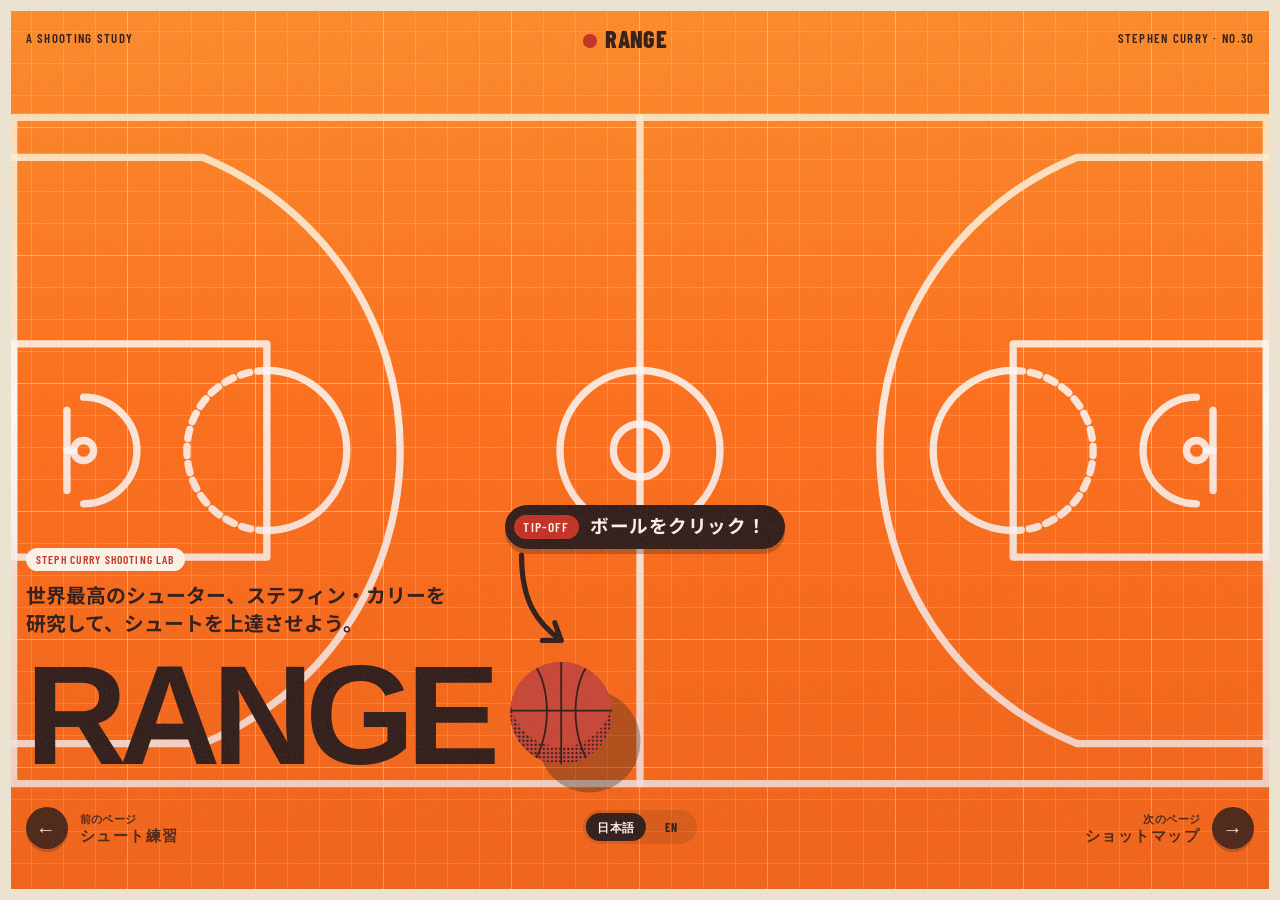
==== sportweb/index.html @ 85f6d7f7 "Add English version: JA/EN switch (saved), translated text on every page Co-Authored-By: Claude Sonn" ====
<!doctype html>
<html lang="ja">
<head>
<meta charset="utf-8">
<meta name="viewport" content="width=device-width, initial-scale=1">
<title>Range</title>
<link rel="preconnect" href="https://fonts.googleapis.com">
<link rel="preconnect" href="https://fonts.gstatic.com" crossorigin>
<link href="https://fonts.googleapis.com/css2?family=Inter:wght@400;500;600;700&family=Noto+Sans+JP:wght@400;500;700&family=Barlow+Condensed:wght@500;600;700&display=swap" rel="stylesheet">
<link rel="stylesheet" href="css/style.css">
<link rel="stylesheet" href="css/home.css">
<link rel="stylesheet" href="css/fit.css">
<link rel="stylesheet" href="css/retro.css">
</head>
<body class="p-home">
  <div class="page">
  <header class="site-header"><div class="credits"><span>A SHOOTING STUDY</span><b><i></i>RANGE</b><span>STEPHEN CURRY · NO.30</span></div></header>
    <main class="home">
      <div class="grid-view">
        <div class="hero">
        <nav class="picks" id="picks" aria-label="Main">
          <a class="tile poster" href="shot-map.html">
            <i class="po-sw" aria-hidden="true"></i>
            <b class="po-title">ショットマップ</b>
            <span class="po-art"><svg viewBox="0 0 200 150" preserveAspectRatio="xMidYMid slice" aria-hidden="true"><rect width="200" height="150" fill="#4a86c5"/><g fill="none" stroke="#fff" stroke-width="2.4"><path d="M22 0V52A78 78 0 0 0 178 52V0"/><rect x="68" y="0" width="64" height="62"/><path d="M68 62a32 32 0 0 0 64 0"/><path d="M0 142H200"/></g><ellipse cx="43" cy="123" rx="7" ry="2.5" fill="#25507f" opacity=".45"/><circle cx="40" cy="118" r="5.5" fill="#d9e23a"/><ellipse cx="65" cy="101" rx="7" ry="2.5" fill="#25507f" opacity=".45"/><circle cx="62" cy="96" r="5.5" fill="#d9e23a"/><ellipse cx="153" cy="117" rx="7" ry="2.5" fill="#25507f" opacity=".45"/><circle cx="150" cy="112" r="5.5" fill="#d9e23a"/><ellipse cx="135" cy="85" rx="7" ry="2.5" fill="#25507f" opacity=".45"/><circle cx="132" cy="80" r="5.5" fill="#d9e23a"/><ellipse cx="103" cy="135" rx="7" ry="2.5" fill="#25507f" opacity=".45"/><circle cx="100" cy="130" r="5.5" fill="#d9e23a"/><ellipse cx="175" cy="75" rx="7" ry="2.5" fill="#25507f" opacity=".45"/><circle cx="172" cy="70" r="5.5" fill="#d9e23a"/><ellipse cx="87" cy="65" rx="7" ry="2.5" fill="#25507f" opacity=".45"/><circle cx="84" cy="60" r="5.5" fill="#d9e23a"/><ellipse cx="31" cy="75" rx="7" ry="2.5" fill="#25507f" opacity=".45"/><circle cx="28" cy="70" r="5.5" fill="#d9e23a"/></svg><em class="po-tag">3PT</em></span>
            <span class="po-sub">シーズン別の3ポイント</span>
          </a>
          <a class="tile poster" href="arenas.html">
            <i class="po-sw" aria-hidden="true"></i>
            <b class="po-title">アリーナ</b>
            <span class="po-art"><svg viewBox="0 0 200 150" preserveAspectRatio="xMidYMid slice" aria-hidden="true"><rect width="200" height="150" fill="#5b9bd5"/><path d="M0 92Q40 70 90 88T200 80V120H0Z" fill="#3a6f9e"/><rect x="8" y="70" width="22" height="80" fill="#e8d3b0"/><rect x="34" y="50" width="18" height="100" fill="#c9b38a"/><rect x="56" y="28" width="12" height="122" fill="#e8d3b0"/><rect x="72" y="62" width="26" height="88" fill="#d8c19a"/><rect x="102" y="36" width="26" height="114" fill="#a8442f"/><rect x="132" y="66" width="22" height="84" fill="#e8d3b0"/><rect x="158" y="48" width="20" height="102" fill="#c9b38a"/><rect x="182" y="72" width="24" height="78" fill="#d8c19a"/><path d="M0 100Q30 84 60 100V120H0Z" fill="#4f8a3a"/><rect y="112" width="200" height="38" fill="#9bc34a"/><path d="M0 124H200M0 140H200" stroke="#fff" stroke-width="2" opacity=".85"/><rect x="70" y="124" width="60" height="16" fill="#4a86c5" opacity=".85"/></svg><em class="po-tag">NBA</em></span>
            <span class="po-sub">NBA全30チームの本拠地</span>
          </a>
          <a class="tile poster poster--photo" href="record-night.html">
            <i class="po-sw" aria-hidden="true"></i>
            <b class="po-title">記録の夜</b>
            <span class="po-art"><img src="images/steph3.jpeg" alt="2,974本目の3ポイントを決めるステフィン・カリー"><em class="po-tag">2,974</em></span>
            <span class="po-sub">2,974本目 · レイ・アレンを抜いた一本</span>
          </a>
          <a class="tile poster" href="build-player.html">
            <i class="po-sw" aria-hidden="true"></i>
            <b class="po-title">選手を作る</b>
            <span class="po-art"><svg viewBox="0 0 200 150" preserveAspectRatio="xMidYMid slice" aria-hidden="true"><rect width="200" height="150" fill="#e8d3b0"/><rect y="118" width="200" height="32" fill="#9bc34a"/><g stroke="#2b1511" stroke-width="5" stroke-linecap="round" fill="none"><circle cx="100" cy="42" r="10" fill="#2b1511"/><path d="M100 54V92M100 62L80 80M100 62L122 78M100 92L86 120M100 92L114 120"/></g><g stroke="#e0694b" stroke-width="2.4"><path d="M150 26V120M142 26H158M142 120H158M142 52H150M142 74H150M142 96H150"/></g><path d="M24 70H176" stroke="#25507f" stroke-width="2" stroke-dasharray="4 5" opacity=".6"/></svg><em class="po-tag">YOU</em></span>
            <span class="po-sub">自分に近いNBA選手を探す</span>
          </a>
          <a class="tile poster" href="shoot.html">
            <i class="po-sw" aria-hidden="true"></i>
            <b class="po-title">シュート練習</b>
            <span class="po-art"><svg viewBox="0 0 200 150" preserveAspectRatio="xMidYMid slice" aria-hidden="true"><rect width="200" height="150" fill="#4a86c5"/><rect y="112" width="200" height="38" fill="#9bc34a"/><rect x="164" y="26" width="6" height="86" fill="#25507f"/><rect x="150" y="22" width="5" height="34" fill="#e8d3b0"/><path d="M122 54h30" stroke="#e0694b" stroke-width="4" stroke-linecap="round"/><path d="M124 56l4 14h20l4-14" fill="none" stroke="#fff" stroke-width="1.5"/><path d="M26 104Q70 -6 128 52" fill="none" stroke="#fff" stroke-width="2.4" stroke-dasharray="3 6"/><circle cx="26" cy="104" r="11" fill="#ff6a13"/><path d="M15 104h22M26 93v22" stroke="#2b1511" stroke-width="1.4"/><circle cx="62" cy="130" r="3.4" fill="#d9e23a"/></svg><em class="po-tag">GREEN</em></span>
            <span class="po-sub">緑で離して、3ポイントを決める</span>
          </a>
        </nav>
        <p class="tagline"><span class="tagline-tag">STEPH CURRY SHOOTING LAB</span><span class="tagline-text">世界最高のシューター、ステフィン・カリーを研究して、シュートを上達させよう。</span></p>
        <div class="brand">
          <h1 class="wordmark">RANGE</h1>
          <div class="ball-menu" id="ballMenu">
            <button class="ball-btn" type="button" aria-expanded="false" aria-controls="picks" aria-label="ボールをクリックしてメニューを開く"><svg viewBox="0 0 270 270" aria-hidden="true"><defs><pattern id="bd" width="8" height="8" patternUnits="userSpaceOnUse"><circle cx="4" cy="4" r="2.3" fill="#2b1511"/></pattern><clipPath id="bc"><circle cx="110" cy="110" r="100"/></clipPath></defs><circle cx="165" cy="165" r="100" fill="#2b1511" fill-opacity=".34"/><circle cx="110" cy="110" r="100" fill="#c8402f"/><g clip-path="url(#bc)"><circle cx="110" cy="110" r="100" fill="url(#bd)"/><circle cx="110" cy="76" r="100" fill="#c8402f"/><g stroke="#2b1511" stroke-width="3.5" fill="none" stroke-linecap="round"><path d="M0 105H220"/><path d="M110 0V220"/><path d="M52 8C92 52 92 158 52 212"/><path d="M168 8C128 52 128 158 168 212"/></g></g></svg></button>
            <span class="ball-hint" aria-hidden="true"><span class="hint-pill"><b>TIP-OFF</b>ボールをクリック！</span><svg class="hint-arrow" viewBox="0 0 80 100"><path d="M14 4C14 50 30 70 52 86"/><path d="M46 69L52 86L34 86"/></svg></span>
          </div>
        </div>
        </div>
      </div>
    </main>
  </div>

  <script src="js/i18n.js"></script>
<script src="js/home.js"></script>
  <script src="js/pager.js"></script>
</body>
</html>
---- sportweb/css/style.css ----
/* ==========================================================
   Range: shared styles (used by every page)
   1. Tokens  2. Base  3. Layout  4. Header  5. Buttons
   6. Cards   7. Footer  8. Page-load animation
   ========================================================== */

/* 1. Tokens ------------------------------------------------ */
:root {
  --bg: #d9782d;          /* court orange */
  --card: rgba(255, 255, 255, 0.22);
  --card-2: rgba(255, 255, 255, 0.34);
  --line: rgba(43, 21, 17, 0.25);
  --text: #2b1511;        /* dark seam brown */
  --soft: #3d1f19;
  --muted: rgba(43, 21, 17, 0.74);
  --accent: #2b1511;      /* ink: buttons, active links, highlights */
  --on-accent: #fff6ea;
  --ball: #b92f22;        /* ball red: dots, hoop */
  --good: #2b1511;
  --display: 'Helvetica Neue', Helvetica, Inter, 'Noto Sans JP', 'Hiragino Sans', 'Hiragino Kaku Gothic ProN', Meiryo, Arial, sans-serif;
  --body: 'Helvetica Neue', Helvetica, Inter, 'Noto Sans JP', 'Hiragino Sans', 'Hiragino Kaku Gothic ProN', Meiryo, Arial, sans-serif;
}

/* Record night uses the same light theme */
.theme-record { --bg: #d9782d; }

/* 2. Base -------------------------------------------------- */
*,
*::before,
*::after { box-sizing: border-box; }

body {
  margin: 0;
  background: var(--bg);
  color: var(--text);
  font-family: var(--body);
  line-height: 1.4;
  -webkit-font-smoothing: antialiased;
}

a { color: inherit; text-decoration: none; }
button { font: inherit; color: inherit; cursor: pointer; }
p { margin: 0; }

h1, h2, h3 {
  margin: 0;
  font-family: var(--display);
  font-weight: 600;
  letter-spacing: -0.045em;
  line-height: 0.95;
  text-wrap: pretty;
}
h2 { font-size: clamp(40px, 6vw, 88px); }
h3 { font-size: 24px; letter-spacing: -0.02em; }
h4 { margin: 0; font-size: 20px; font-weight: 700; letter-spacing: -0.02em; }

input, textarea { color-scheme: light; font: inherit; }

/* 3. Layout ------------------------------------------------ */
.page { display: flex; flex-direction: column; min-height: 100vh; background: var(--bg) url("data:image/svg+xml,%3Csvg xmlns=%22http://www.w3.org/2000/svg%22 viewBox=%22-20 -20 1920 1040%22 fill=%22none%22 stroke=%22%23fff%22 stroke-opacity=%220.3%22 stroke-width=%2210%22 stroke-linecap=%22round%22 stroke-linejoin=%22round%22%3E%3Crect x=%220%22 y=%220%22 width=%221880%22 height=%221000%22/%3E%3Cpath d=%22M940 0V1000%22/%3E%3Ccircle cx=%22940%22 cy=%22500%22 r=%22120%22/%3E%3Ccircle cx=%22940%22 cy=%22500%22 r=%2240%22/%3E%3Cg transform=%22translate%28940 0%29 scale%28-1 1%29%22%3E%3Crect x=%22560%22 y=%22340%22 width=%22380%22 height=%22320%22/%3E%3Cpath d=%22M560 380A120 120 0 0 0 560 620%22/%3E%3Cpath d=%22M560 380A120 120 0 0 1 560 620%22 stroke-dasharray=%2214 12%22/%3E%3Cpath d=%22M940 60H656A475 475 0 0 0 656 940H940%22/%3E%3Cpath d=%22M835 420A80 80 0 0 0 835 580%22/%3E%3Cpath d=%22M860 440V560%22/%3E%3Cpath d=%22M850 500H860%22/%3E%3Ccircle cx=%22835%22 cy=%22500%22 r=%2215%22/%3E%3C/g%3E%3Cg transform=%22translate%28940 0%29%22%3E%3Crect x=%22560%22 y=%22340%22 width=%22380%22 height=%22320%22/%3E%3Cpath d=%22M560 380A120 120 0 0 0 560 620%22/%3E%3Cpath d=%22M560 380A120 120 0 0 1 560 620%22 stroke-dasharray=%2214 12%22/%3E%3Cpath d=%22M940 60H656A475 475 0 0 0 656 940H940%22/%3E%3Cpath d=%22M835 420A80 80 0 0 0 835 580%22/%3E%3Cpath d=%22M860 440V560%22/%3E%3Cpath d=%22M850 500H860%22/%3E%3Ccircle cx=%22835%22 cy=%22500%22 r=%2215%22/%3E%3C/g%3E%3C/svg%3E") no-repeat center / contain; } }
.page > main { flex: 1 1 auto; }

.container { max-width: 1200px; margin: 0 auto; padding: 0 24px; }
.section { padding-top: 56px; padding-bottom: 64px; }

.eyebrow { margin-bottom: 14px; font-size: 13px; font-weight: 500; color: var(--muted); }
.lede { margin-top: 20px; max-width: 620px; font-size: 17px; line-height: 1.45; color: var(--muted); }
.note { font-size: 13px; line-height: 1.5; color: var(--muted); }
.display-num {
  font-family: var(--display);
  font-weight: 600;
  letter-spacing: -0.045em;
  line-height: 1;
}

/* 4. Header ------------------------------------------------ */
.site-header { position: sticky; top: 0; z-index: 20; background: var(--bg); }
.header-inner {
  display: flex;
  align-items: center;
  justify-content: space-between;   /* logo and links spread evenly across the page */
  gap: 4px 12px;
  padding: 12px 20px;
}
.logo { justify-self: start; font-size: 13px; font-weight: 700; letter-spacing: -0.01em; }
.main-nav { display: contents; }
.main-nav a { padding: 4px 0; font-size: 12px; color: var(--muted); transition: color 160ms ease; }
.main-nav a:hover,
.main-nav a[aria-current='page'] { color: var(--text); }

/* 5. Buttons ----------------------------------------------- */
.btn {
  display: inline-flex;
  align-items: center;
  justify-content: center;
  gap: 8px;
  min-height: 44px;
  padding: 0 20px;
  border: 0;
  border-radius: 4px;
  font-size: 14px;
  font-weight: 500;
}
.btn--primary { background: var(--accent); color: var(--on-accent); }
.btn--large { min-height: 48px; padding: 0 24px; font-size: 15px; }
.btn--link { padding: 0; background: transparent; color: var(--accent); }

/* Round filter buttons (arena highlights, compare tabs) */
.pill {
  min-height: 48px;
  padding: 0 22px;
  border: 0;
  border-radius: 4px;
  background: var(--card-2);
  color: var(--text);
  font-size: 15px;
  font-weight: 600;
  transition: background 240ms ease, color 240ms ease;
}
.pill.is-active { background: var(--accent); color: var(--on-accent); }

/* 6. Cards ------------------------------------------------- */
.card { padding: clamp(20px, 4vw, 44px); border-radius: 6px; background: var(--card); }
.card--soft { background: var(--card-2); }
.card + .card { margin-top: 16px; }

/* 8. Page-load animation (after the ball lands in the basket) */
@keyframes arrive {
  from { opacity: 0; transform: translateY(28px); }
  to { opacity: 1; transform: translateY(0); }
}
.page.arrive { animation: arrive 500ms cubic-bezier(0.2, 0.8, 0.2, 1) both; }

@media (prefers-reduced-motion: reduce) {
  .page.arrive { animation: none; }
}

/* 9. Japanese text -------------------------------------------
   Tight Latin letter-spacing and line-height crush kana and kanji,
   so headings and labels get roomier values. */
body { line-break: strict; overflow-wrap: anywhere; }
h2 { font-size: clamp(30px, 5vw, 68px); line-height: 1.2; letter-spacing: 0; font-weight: 700; }
h3 { line-height: 1.3; letter-spacing: 0; }
h4 { line-height: 1.4; letter-spacing: 0; }
.lede { line-height: 1.8; }
.note { line-height: 1.7; }
.logo, .main-nav a { letter-spacing: 0.02em; }
.main-nav a { white-space: nowrap; }
@media (max-width: 700px) {
  .main-nav a { font-size: 12px; }
}

/* 10. Page pager (arrow keys) -------------------------------
   A strip along the bottom shows where Arrow Left and Arrow Right go. */
.page { padding-bottom: 48px; }
.pager {
  position: fixed; left: 0; right: 0; bottom: 0; z-index: 15;
  display: flex; align-items: center; justify-content: space-between; gap: 16px;
  height: 48px; padding: 0 clamp(14px, 2vw, 28px);
  background: none;
}
.pager-link { display: inline-flex; align-items: center; gap: 12px; color: var(--muted); transition: color 160ms ease; }
.pager-link:hover, .pager-link:focus-visible { color: var(--text); }
.pager-text { display: flex; flex-direction: column; gap: 1px; line-height: 1.2; }
.pager-next .pager-text { align-items: flex-end; text-align: right; }
.pager-hint { font-size: 10px; letter-spacing: 0.04em; }
.pager-name { font-size: 13px; font-weight: 600; color: var(--text); }
.pager-key {
  display: inline-flex; align-items: center; justify-content: center;
  width: 42px; height: 42px; border: 0; border-radius: 50%;
  background: var(--text); color: #fff6ea; font-size: 20px; font-weight: 700; line-height: 1;
  box-shadow: 0 3px 0 rgba(43, 21, 17, 0.28); transition: transform 180ms cubic-bezier(.3, 1.6, .5, 1);
}
.pager-prev:hover .pager-key { transform: translateX(-4px); }
.pager-next:hover .pager-key { transform: translateX(4px); }
.pager-link { position: relative; }
.pager-hint { font-size: 11px; }
.pager-name { font-size: 15px; font-weight: 700; }
/* the page behind the arrow, open in a small window */
.pager-pv {
  position: absolute; bottom: calc(100% + 12px); width: 288px; height: 180px; overflow: hidden; border-radius: 10px;
  border: 4px solid #efe6d2; background: #fff; box-shadow: 0 10px 30px rgba(43, 21, 17, 0.35);
  opacity: 0; transform: translateY(10px) scale(.96); pointer-events: none; transition: opacity 200ms ease, transform 240ms cubic-bezier(.3, 1.4, .5, 1);
}
.pager-prev .pager-pv { left: 0; transform-origin: 0 100%; }
.pager-next .pager-pv { right: 0; transform-origin: 100% 100%; }
.pager-link:hover .pager-pv, .pager-link:focus-visible .pager-pv { opacity: 1; transform: none; }
.pager-pv iframe { width: 1440px; height: 900px; border: 0; transform: scale(.1944); transform-origin: 0 0; pointer-events: none; background: #ff6a13; }
@media (hover: none) { .pager-pv { display: none; } }

@media (max-aspect-ratio: 1/1) { .page { background-size: auto 100vh; } }
---- sportweb/css/home.css ----
/* Home page: big word on the left, 12 photo tiles on the right.
   Always fits the window: sizes follow the screen width and height. */

.p-home .page { height: 100dvh; min-height: 0; overflow: hidden; }
.p-home .page > main { flex: 1 1 0; min-height: 0; display: flex; flex-direction: column; }

.home {
  flex: 1 1 0; min-height: 0; display: flex; flex-direction: column;
  padding: clamp(10px, 2.4dvh, 24px) clamp(14px, 2vw, 28px) clamp(14px, 3.4dvh, 32px);
}
.grid-view {
  flex: 1 1 0; min-height: 0; display: flex; flex-direction: row; flex-wrap: nowrap;
  align-items: flex-end; justify-content: space-between; gap: clamp(12px, 2vw, 32px);
}
.wordmark {
  flex: 0 1 auto; min-width: 0;
  font-size: min(11vw, 34dvh);
  font-weight: 700;
  letter-spacing: -0.06em;
  line-height: 0.78;
  padding-bottom: 0.02em;
}
.tiles {
  flex: 0 0 auto;
  display: grid; grid-template-columns: repeat(4, minmax(0, 1fr)); grid-template-rows: repeat(3, minmax(0, 1fr)); gap: clamp(6px, 1vw, 14px);
  width: 54vw; height: min(100%, 40vw);
}

.tile {
  position: relative;
  display: block;
  min-width: 0; min-height: 0;
  overflow: hidden;
  box-shadow: 0 1px 4px rgba(0, 0, 0, 0.14);
  background-color: var(--t, var(--card));
  background-image: repeating-linear-gradient(135deg, rgba(0, 0, 0, 0.05) 0 1px, transparent 1px 10px);
  color: var(--text);
}
.tile--dark { color: #f5f5f4; background-image: repeating-linear-gradient(135deg, rgba(255, 255, 255, 0.05) 0 1px, transparent 1px 10px); }
.tile-ph { position: absolute; top: 8px; left: 8px; right: 8px; font: 10px/1.3 ui-monospace, Menlo, monospace; opacity: 0.6; }
.tile-label {
  position: absolute; left: 8px; right: 8px; bottom: 8px;
  display: flex; flex-direction: column; gap: 1px;
  opacity: 0; transform: translateY(4px);
  transition: opacity 200ms ease, transform 200ms ease;
}
a.tile:hover .tile-label, a.tile:focus-visible .tile-label { opacity: 1; transform: none; }
a.tile:hover .tile-ph { opacity: 0; }
.tile-title { font-size: 12px; font-weight: 600; letter-spacing: 0; line-height: 1.3; }
.tile-sub { font-size: 11px; line-height: 1.3; opacity: 0.7; }

/* A tile with a real photo: the picture fills the tile, the label sits on a soft shade */
.tile-img { position: absolute; inset: 0; width: 100%; height: 100%; object-fit: cover; display: block; }
.tile--photo .tile-ph { display: none; }
.tile--photo::after { content: ''; position: absolute; inset: 0; background: linear-gradient(to top, rgba(0, 0, 0, 0.55), rgba(0, 0, 0, 0) 55%); opacity: 0; transition: opacity 200ms ease; pointer-events: none; }
a.tile--photo:hover::after, a.tile--photo:focus-visible::after { opacity: 1; }
.tile--photo .tile-label { z-index: 1; color: #fff; }

/* tall or narrow windows (phones, tablets held upright): word on top, tiles fill the rest */
@media (max-aspect-ratio: 1/1), (max-width: 760px) {
  .grid-view { flex-direction: column; align-items: stretch; justify-content: flex-start; gap: clamp(10px, 2dvh, 20px); }
  .wordmark { font-size: min(21vw, 15dvh); }
  .tiles { flex: 1 1 0; min-height: 0; width: 100%; height: auto; grid-template-columns: repeat(3, minmax(0, 1fr)); grid-template-rows: repeat(4, minmax(0, 1fr)); }
  .tile-label { opacity: 1; transform: none; left: 6px; right: 6px; bottom: 6px; }
  .tile-ph { display: none; }
  .tile-title { font-size: 11px; }
  .tile-sub { display: none; }
  .tile--photo::after { opacity: 1; }
}

/* the basketball court is the background: one flat blue, white lines */
.p-home .page { position: relative; }
.p-home .site-header, .p-home .page > main, .p-home .pager { position: relative; z-index: 1; }
.p-home .site-header { position: relative; background: none; }
.p-home .header-inner { display: flex; justify-content: space-between; align-items: center; padding: clamp(12px, 2.4dvh, 22px) clamp(14px, 2vw, 28px); }
.p-home .logo, .p-home .main-nav a, .p-home .wordmark { color: var(--text); }
.p-home .main-nav a { opacity: 0.8; font-size: 13px; }
.p-home .main-nav a:hover { opacity: 1; }
.p-home .pager-link, .p-home .pager-name { color: var(--text); }
.p-home .pager-link { opacity: 0.85; }
.p-home .pager-link:hover { opacity: 1; }
.p-home .wordmark { font-size: var(--F); }
/* tiles: soft white glass so the court shows through */
.p-home .tile:not(.tile--photo) { background-color: rgba(255, 255, 255, 0.16) !important; background-image: none; color: var(--text); box-shadow: none; }
.p-home .tile-ph { color: var(--text); opacity: 0.65; }
@media (max-aspect-ratio: 1/1), (max-width: 760px) { .brand { align-items: stretch; } .p-home .wordmark { font-size: min(21vw, 13dvh); } }
.p-home .pager { background: none; }

.p-home .tile:not(.tile--photo) { background-color: rgba(255, 255, 255, 0.26) !important; -webkit-backdrop-filter: blur(8px); backdrop-filter: blur(8px); }

/* home: thick white court lines, like the poster */
.p-home .page { background-image: url("data:image/svg+xml,%3Csvg xmlns=%22http://www.w3.org/2000/svg%22 viewBox=%22-20 -20 1920 1040%22 fill=%22none%22 stroke=%22%23fff%22 stroke-opacity=%220.85%22 stroke-width=%2211%22 stroke-linecap=%22round%22 stroke-linejoin=%22round%22%3E%3Crect x=%220%22 y=%220%22 width=%221880%22 height=%221000%22/%3E%3Cpath d=%22M940 0V1000%22/%3E%3Ccircle cx=%22940%22 cy=%22500%22 r=%22120%22/%3E%3Ccircle cx=%22940%22 cy=%22500%22 r=%2240%22/%3E%3Cg transform=%22translate%28940 0%29 scale%28-1 1%29%22%3E%3Crect x=%22560%22 y=%22340%22 width=%22380%22 height=%22320%22/%3E%3Cpath d=%22M560 380A120 120 0 0 0 560 620%22/%3E%3Cpath d=%22M560 380A120 120 0 0 1 560 620%22 stroke-dasharray=%2214 12%22/%3E%3Cpath d=%22M940 60H656A475 475 0 0 0 656 940H940%22/%3E%3Cpath d=%22M835 420A80 80 0 0 0 835 580%22/%3E%3Cpath d=%22M860 440V560%22/%3E%3Cpath d=%22M850 500H860%22/%3E%3Ccircle cx=%22835%22 cy=%22500%22 r=%2215%22/%3E%3C/g%3E%3Cg transform=%22translate%28940 0%29%22%3E%3Crect x=%22560%22 y=%22340%22 width=%22380%22 height=%22320%22/%3E%3Cpath d=%22M560 380A120 120 0 0 0 560 620%22/%3E%3Cpath d=%22M560 380A120 120 0 0 1 560 620%22 stroke-dasharray=%2214 12%22/%3E%3Cpath d=%22M940 60H656A475 475 0 0 0 656 940H940%22/%3E%3Cpath d=%22M835 420A80 80 0 0 0 835 580%22/%3E%3Cpath d=%22M860 440V560%22/%3E%3Cpath d=%22M850 500H860%22/%3E%3Ccircle cx=%22835%22 cy=%22500%22 r=%2215%22/%3E%3C/g%3E%3C/svg%3E"); background-repeat: no-repeat; background-position: center; background-size: contain; }
@media (max-aspect-ratio: 1/1) { .p-home .page { background-size: auto 100vh; } }

/* The basketball sits right next to the word RANGE; click it and four squares pop out */
.brand { display: flex; flex: 0 0 auto; min-width: 0; flex-direction: row; align-items: flex-end; gap: clamp(6px, 1vw, 16px); }
.p-home { --F: min(11vw, 30dvh); --pick: min(9vw, 22dvh); --ballsz: calc(var(--F) * .98);   /* the ball is as tall as the capital letters */ --aw: clamp(56px, 6.5vw, 96px); }
.ball-menu { position: relative; flex: 0 0 auto; margin-bottom: calc(var(--F) * -.155); }   /* ball bottom sits on the text baseline */
.ball-btn {
  display: block; width: var(--ballsz); aspect-ratio: 1; padding: 0; border: 0; background: none; cursor: pointer;
  transition: transform 420ms cubic-bezier(.3, 1.6, .5, 1); animation: ball-bob 2.2s ease-in-out infinite;
  -webkit-tap-highlight-color: transparent;
}
.ball-btn svg { display: block; width: 100%; height: 100%; overflow: visible; }
.ball-btn:hover { transform: scale(1.06) rotate(-8deg); }
.ball-btn:focus-visible { outline: 3px solid #fff; outline-offset: 4px; border-radius: 50%; }
.is-open .ball-btn { animation: none; transform: rotate(-24deg) scale(.94); }
@keyframes ball-bob { 0%, 100% { translate: 0 0; } 50% { translate: 0 -8px; } }
/* callout: a scoreboard tag and a hand-drawn arrow pointing at the ball */
.ball-hint { position: absolute; left: 0; bottom: calc(100% + 2px); display: flex; flex-direction: column; align-items: flex-start; pointer-events: none; animation: hint-bob 1.5s ease-in-out infinite; transition: opacity 200ms ease; }
.hint-pill { display: inline-flex; align-items: center; gap: .6em; white-space: nowrap; padding: .5em 1em .5em .5em; border-radius: 999px; background: var(--text); color: #fff6ea; font-size: clamp(13px, 1.45vw, 21px); font-weight: 700; letter-spacing: .03em; box-shadow: 0 5px 0 rgba(43, 21, 17, .28); }
.hint-pill b { padding: .18em .7em; border-radius: 999px; background: var(--ball); color: #fff6ea; font-family: Inter, sans-serif; font-size: .72em; letter-spacing: .12em; }
.hint-arrow { width: var(--aw); margin: 2px 0 0 calc(var(--ballsz) * .41 - var(--aw) * .65); overflow: visible; fill: none; stroke: var(--text); stroke-width: 5; stroke-linecap: round; stroke-linejoin: round; }
@keyframes hint-bob { 0%, 100% { translate: 0 0; } 50% { translate: 0 -7px; } }
.is-open .ball-hint { opacity: 0; }

/* headline: why the site exists */
.hero { display: flex; flex-direction: column; align-items: flex-start; gap: clamp(8px, 2dvh, 20px); min-width: 0; }
.tagline { display: flex; flex-direction: column; align-items: flex-start; gap: .55em; margin: 0; max-width: 34vw; font-size: clamp(14px, 1.55vw, 24px); }
.tagline-tag { padding: .3em .9em; border-radius: 999px; background: #fff6ea; color: var(--ball); font-family: Inter, sans-serif; font-size: .58em; font-weight: 700; letter-spacing: .16em; }
.tagline-text { font-weight: 700; line-height: 1.45; color: var(--text); }

.hero { position: relative; }
/* the four photos pop up big, above the word RANGE */
.picks { position: absolute; left: 0; bottom: calc(100% + clamp(10px, 2.2dvh, 24px)); width: calc(100vw - 2 * clamp(14px, 2vw, 28px)); display: grid; grid-template-columns: repeat(5, minmax(0, 1fr)); gap: clamp(10px, 1.2vw, 20px); pointer-events: none; }
.is-open .picks { pointer-events: auto; }
.picks .tile {
  width: auto; height: min(36dvh, 19vw);
  opacity: 0; transform: translateY(38px) scale(.88); transform-origin: 50% 100%;
  transition: transform 520ms cubic-bezier(.3, 1.4, .5, 1), opacity 240ms ease;
  border-radius: 10px;
}
.picks .tile:nth-child(1) { transition-delay: 0ms; }
.picks .tile:nth-child(2) { transition-delay: 70ms; }
.picks .tile:nth-child(3) { transition-delay: 140ms; }
.picks .tile:nth-child(4) { transition-delay: 210ms; }
.picks .tile:nth-child(5) { transition-delay: 280ms; }
.is-open .picks .tile { opacity: 1; transform: none; }
.is-open .picks .tile:hover { transform: translateY(-6px); transition-delay: 0ms; transition-duration: 200ms; }
.picks .tile-label { opacity: 1; transform: none; left: 10px; right: 10px; bottom: 10px; }
.picks .tile-title { font-size: clamp(14px, 1.6vw, 24px); }
.picks .tile-sub { display: block; font-size: clamp(11px, 1vw, 15px); }
.picks .tile--photo::after { opacity: 1; }
.picks .tile-ph { font-size: clamp(10px, .9vw, 13px); }

/* tall or narrow windows: ball under the word, squares in a 2 x 2 grid below it */
@media (max-aspect-ratio: 1/1), (max-width: 760px) {
  .brand { flex-direction: column; align-items: flex-start; gap: clamp(6px, 1.4dvh, 14px); }
  .ball-menu { margin: 0; }
  .ball-btn { width: min(44vw, 22dvh); }
  .tagline { max-width: 94vw; font-size: clamp(13px, 3.6vw, 18px); }
  .ball-hint { left: calc(100% + 4px); bottom: 38%; flex-direction: row-reverse; align-items: center; }
  .hint-arrow { transform: rotate(144deg); width: 40px; margin: 0 -4px 0 0; }
  .hint-pill { font-size: 10.5px; padding: .45em .8em .45em .4em; gap: .45em; }
  .ball-hint { left: calc(100% - 6px); }
  .picks { position: static; order: 3; width: auto; margin-top: 6px; grid-template-columns: repeat(2, min(42vw, 22dvh)); display: none; }
  .is-open .picks { display: grid; }
  .picks .tile { width: min(42vw, 17dvh); height: min(42vw, 17dvh); }
  .hero { align-items: flex-start; }
}

/* the five picks as small travel posters: cream paper, heavy title, colour chips, framed picture */
.picks .tile.poster {
  --ink: #2b1511; display: flex; flex-direction: column; padding: clamp(8px, .9vw, 14px) clamp(8px, .9vw, 14px) clamp(6px, .7vw, 10px);
  background: #f3eee0 !important; background-image: none; color: var(--ink); border-radius: 4px; overflow: hidden;
  box-shadow: 0 10px 22px rgba(43, 21, 17, .28); -webkit-backdrop-filter: none; backdrop-filter: none;
}
.po-sw { position: absolute; top: clamp(8px, .9vw, 14px); right: clamp(8px, .9vw, 14px); width: clamp(34px, 4vw, 60px); height: clamp(6px, .7vw, 10px); border-radius: 2px;
  background: linear-gradient(90deg, #e0694b 0 20%, #e8d3b0 20% 40%, #b7c43a 40% 60%, #25507f 60% 80%, #4a86c5 80%); }
.po-title { display: block; margin-top: clamp(10px, 1.1vw, 18px); font: 800 clamp(17px, 1.75vw, 28px)/1.05 Inter, 'Noto Sans JP', sans-serif; letter-spacing: -.03em; white-space: nowrap; }
.po-art { position: relative; flex: 1 1 0; min-height: 0; margin-top: clamp(6px, .7vw, 12px); overflow: hidden; background: #4a86c5; }
.po-art svg, .po-art img { position: absolute; inset: 0; width: 100%; height: 100%; object-fit: cover; display: block; }
.po-art img { filter: saturate(.85) contrast(1.02); }
.po-art::after { content: ''; position: absolute; inset: 0; box-shadow: inset 0 0 0 1px rgba(43, 21, 17, .15); pointer-events: none; }
.po-tag { position: absolute; top: 6px; right: 8px; font: 800 clamp(13px, 1.4vw, 22px)/1 Inter, sans-serif; font-style: normal; letter-spacing: -.01em; color: #fff; text-shadow: 0 1px 6px rgba(0, 0, 0, .25); }
.po-sub { display: block; margin-top: clamp(4px, .5vw, 8px); font: 600 clamp(10px, .9vw, 13px)/1.25 Inter, 'Noto Sans JP', sans-serif; opacity: .75; white-space: nowrap; overflow: hidden; text-overflow: ellipsis; }
@media (max-aspect-ratio: 1/1), (max-width: 760px) {
  .picks .tile.poster { padding: 8px 8px 6px; }
  .picks { grid-template-columns: repeat(3, 29vw); gap: 8px; }
  .picks .tile.poster { width: 29vw; height: 30vw; padding: 6px 6px 5px; }
  .picks .po-title { font-size: 11px; margin-top: 9px; letter-spacing: -.05em; }
  .picks .po-sw { width: 24px; height: 5px; top: 6px; right: 6px; }
  .picks .po-sub { display: none; }
  .picks .po-tag { font-size: 12px; top: 4px; right: 6px; }
}
---- sportweb/css/fit.css ----
/* ==========================================================
   Fit to one screen
   On laptop and desktop screens every page fits the window, so
   nothing needs scrolling. On small screens the pages scroll
   normally. The player builder shows one step at a time.
   ========================================================== */

/* step tabs of the player builder (all screen sizes) */
.steps-nav { display: flex; flex-wrap: wrap; align-items: center; justify-content: space-between; gap: 10px 16px; margin-top: 20px; }
.steps-tabs { display: flex; flex-wrap: wrap; gap: 6px; }
.step-tab, .step-move {
  min-height: 40px; padding: 0 16px; border: 0; border-radius: 4px;
  background: var(--card-2); color: var(--text); font-size: 14px; font-weight: 600;
  transition: background 200ms ease, color 200ms ease;
}
.step-tab.is-active, .step-move--next { background: var(--accent); color: var(--on-accent); }
.step-move[disabled] { opacity: 0.35; cursor: default; }
.steps-move { display: flex; gap: 6px; }
.steps { margin-top: 16px; }
.steps > .card[hidden] { display: none; }
.steps > .card + .card { margin-top: 0; }

@media (min-width: 960px) and (min-height: 640px) {
  html, body { height: 100%; }
  .page { height: 100dvh; min-height: 0; overflow: hidden; }
  .header-inner { padding: 10px 24px; }
  .page > main { flex: 1 1 0; min-height: 0; display: flex; flex-direction: column; }
  .section { flex: 1 1 0; min-height: 0; display: flex; padding-top: 8px; padding-bottom: 20px; }
  .container { flex: 1 1 auto; min-height: 0; display: flex; flex-direction: column; width: 100%; padding: 0 24px; }
  .eyebrow { margin-bottom: 4px; }
  h2 { font-size: clamp(26px, 3.2vw, 42px); }
  .lede { margin-top: 8px; max-width: 1100px; font-size: 15px; line-height: 1.6; }

  /* shot map */
  .p-shot .shot-panel { flex: 1 1 0; min-height: 0; margin-top: 12px; flex-wrap: nowrap; align-items: stretch; gap: 32px; padding: 20px 32px; }
  .p-shot .shot-info { flex: 1 1 0; min-width: 0; justify-content: center; gap: 12px; }
  .p-shot .shot-season { font-size: clamp(48px, 6vw, 84px); }
  .p-shot .shot-caption { font-size: 16px; line-height: 1.6; }
  .p-shot .stat-grid { gap: 12px 20px; margin: 0; }
  .p-shot .stat-grid dd { font-size: 26px; }
  .p-shot .court-wrap { flex: 1 1 0; min-width: 0; min-height: 0; gap: 8px; }
  .p-shot .court { flex: 1 1 0; min-height: 0; width: auto; max-width: 100%; }
  .p-shot .court-wrap .note { font-size: 11px; line-height: 1.5; }
  .p-shot .btn--large { min-height: 42px; }
  .p-shot .season-chart { flex: 0 0 auto; margin-top: 12px; padding: 14px 24px 12px; }
  .p-shot .season-chart-head h3 { font-size: 18px; }
  .p-shot .bars { margin-top: 10px; gap: 6px; }
  .p-shot .bar { height: 72px; }
  .p-shot .season-chart .note { margin-top: 6px; font-size: 11px; }

  /* arenas */
  .p-arenas .arena-picks { margin-top: 12px; gap: 8px; }
  .p-arenas .pill { min-height: 38px; font-size: 14px; }
  .p-arenas .arena-layout { flex: 1 1 0; min-height: 0; flex-wrap: nowrap; margin-top: 12px; align-items: stretch; }
  .p-arenas .us-map { flex: 0 0 auto; align-self: center; width: min(calc(100% - 340px), calc((100dvh - 290px) * 1.613)); }
  .p-arenas .arena-card { flex: 1 1 300px; align-self: stretch; padding: 24px; overflow: auto; }
  .p-arenas .arena-card h3 { font-size: 26px; }
  .p-arenas .arena-footnote { margin-top: 8px; font-size: 11px; }

  /* record night */
  .record { padding-bottom: 0; }
  .p-record .record-layout { flex: 1 1 0; min-height: 0; flex-wrap: nowrap; align-items: stretch; gap: 32px; margin-top: 12px; }
  .p-record .story-steps { flex: 1 1 0; min-width: 0; justify-content: center; gap: 6px; }
  .p-record .story-step { padding: 14px 20px; gap: 4px; }
  .p-record .story-title { font-size: 20px; }
  .p-record .story-body { font-size: 14px; line-height: 1.6; }
  .p-record .story-board { flex: 1 1 0; min-width: 0; min-height: 0; gap: 12px; padding: 20px 24px; align-items: stretch; }
  .p-record .story-count { font-size: clamp(44px, 5vw, 72px); }
  .p-record .story-court { flex: 1 1 0; min-height: 0; width: auto; align-self: center; max-width: 100%; }
  .p-record .story-foot { font-size: 13px; line-height: 1.5; text-align: center; }

  /* player builder */
  .p-player .steps-nav { margin-top: 10px; }
  .p-player .steps { flex: 1 1 0; min-height: 0; margin-top: 12px; }
  .p-player .steps > .card { height: 100%; overflow: auto; padding: 24px 32px; }
  .p-player .build-layout { display: grid; grid-template-columns: minmax(220px, 26%) minmax(0, 1fr); gap: 32px; margin-top: 0; align-items: stretch; height: 100%; }
  .p-player .figure-panel { height: 100%; min-height: 0; display: flex; flex-direction: column; padding: 10px 12px 12px; }
  .p-player .figure-panel svg { flex: 1 1 0; min-height: 0; max-height: none; }
  .p-player .sliders { display: grid; grid-template-columns: repeat(4, minmax(0, 1fr)); gap: 20px 32px; margin-top: 20px; }
  .p-player .sliders--body { grid-template-columns: repeat(3, minmax(0, 1fr)); margin-top: 0; }
  .p-player .sliders:not(.sliders--body) .slider-head label { font-size: 13px; line-height: 1.3; }
  .p-player .sliders:not(.sliders--body) .slider-value { font-size: 18px; white-space: nowrap; }
  .p-player .pool { display: grid; grid-template-columns: repeat(5, minmax(0, 1fr)); gap: 10px; }
  .p-player .player-btn { min-width: 0; }
  .p-player .card--result { display: grid; grid-template-columns: 320px minmax(0, 1fr) 230px; grid-template-rows: auto auto minmax(0, 1fr); gap: 0 32px; }
  .p-player .card--result > h3, .p-player .card--result > .result-line { grid-column: 1 / -1; }
  .p-player .card--result .result-body { display: contents; }
  .p-player .card--result .radar-box { grid-column: 1; grid-row: 3; max-width: none; align-self: start; margin-top: 12px; }
  .p-player .card--result .radar-box svg { max-height: calc(100dvh - 400px); }
  .p-player .card--result .compare-rows { grid-column: 2; grid-row: 3; align-self: start; margin-top: 4px; }
  .p-player .card--result .compare-rows { display: grid; grid-template-columns: repeat(2, minmax(0, 1fr)); gap: 0 28px; }
  .p-player .card--result .compare-row { padding: 9px 0; }
  .p-player .card--result .compare-nums { width: 96px; font-size: 12px; }
  .p-player .card--result .compare-label { font-size: 14px; }
  .p-player .card--result .matches-wrap { grid-column: 3; grid-row: 3; align-self: start; margin-top: 12px; padding: 0 0 0 28px; border-top: 0; border-left: 1px solid var(--line); }
  .p-player .card--result .matches-wrap h4 { margin-top: 0; font-size: 17px; }
  .p-player .card--result .matches { flex-direction: column; margin-top: 12px; }
  .p-player .card--result .match { flex: 0 0 auto; padding: 14px 18px; border-radius: 6px; }
  .p-player .card--result .match-pct { font-size: 34px; }
  .p-player .card--result .match-hint { display: none; }
  .p-player .player-file .facts { display: grid; grid-template-columns: repeat(2, minmax(0, 1fr)); gap: 20px 40px; }
  .p-player .plan-cols { display: grid; grid-template-columns: minmax(0, 5fr) minmax(0, 7fr); gap: 32px; margin-top: 4px; }
  .p-player .plan-fields { flex-direction: column; margin-top: 16px; gap: 16px; }
  .p-player .plan-fields .field { flex: 0 0 auto; }
  .p-player .card--plan h4 { margin-top: 0; }
  .p-player .focus-list { display: grid; grid-template-columns: repeat(3, minmax(0, 1fr)); gap: 10px; margin-top: 10px; }
  .p-player .focus { flex: 0 0 auto; padding: 14px 18px; gap: 4px; border-radius: 6px; }
  .p-player .focus-tip { font-size: 13px; line-height: 1.6; }
  .p-player .plan-fields textarea { padding: 10px 14px; }
  .p-player .plan-note { font-size: 12px; margin-top: 4px; }
  .p-player .plan-scroll { margin-top: 8px; }
  .p-player .card--plan #planBlock h4 { margin-top: 16px; font-size: 17px; }
  .p-player .plan-table { min-width: 0; }
  .p-player .plan-table td { padding: 8px 8px 8px 0; }
  .p-player .words { margin-top: 16px; padding: 16px 20px; }
}

/* laptop windows up to 940px tall: tighten the player builder */
@media (min-width: 960px) and (min-height: 640px) and (max-height: 940px) {
  .p-player .lede { display: none; }
  .p-player .steps-nav { margin-top: 8px; }
  .p-player .steps > .card { padding: 18px 28px; }
  .p-player .card--result .result-line { margin-top: 4px; font-size: 14px; }
  .p-player .card--result .radar-box { margin-top: 4px; }
  .p-player .card--result .radar-box svg { max-height: calc(100dvh - 330px); }
  .p-player .card--result .radar-box .note { display: none; }
  .p-player .card--result .compare-row { padding: 5px 0; }
  .p-player .card--result .compare-body { margin-top: 4px; }
  .p-player .card--result .match { padding: 10px 16px; }
  .p-player .card--result .match-pct { font-size: 28px; }
  .p-player .result-line { font-size: 14px; }
  .p-player .focus { padding: 10px 14px; }
  .p-player .focus-tip { font-size: 12px; line-height: 1.5; }
  .p-player .plan-table td { padding: 5px 8px 5px 0; font-size: 14px; }
  .p-player .plan-table th { padding: 6px 8px 6px 0; }
  .p-player .plan-note { display: none; }
  .p-player .keyword { margin-top: 10px; padding: 12px 16px; }
  .p-player .keyword p { font-size: 14px; }
  .p-player .words { margin-top: 10px; padding: 12px 16px; }
  .p-player .words p { font-size: 14px; }
  .p-player .plan-fields { margin-top: 10px; gap: 10px; }
  .p-player .card--plan #planBlock h4 { margin-top: 10px; }
}

/* shorter laptop windows: tighten a little more */
@media (min-width: 960px) and (min-height: 640px) and (max-height: 780px) {
  .p-shot .shot-caption { display: none; }
  .p-shot .bar { height: 56px; }
  .p-shot .season-chart .note { display: none; }
  .p-record .story-body { font-size: 13px; }
  .p-arenas .arena-note { font-size: 14px; }
}

@media (min-width: 960px) and (min-height: 640px) and (max-height: 760px) {
  .p-player .card--result .result-line { display: none; }
  .p-player .card--result .compare-row { padding: 3px 0; }
  .p-player .card--result .radar-box svg { max-height: calc(100dvh - 300px); }
  .p-player h2 { font-size: 26px; }
  .p-player .steps > .card { padding: 14px 24px; }
  .p-player .focus-tip { display: none; }
}
---- sportweb/css/retro.css ----
/* ==========================================================
   Retro poster theme (loaded last on every page)
   Bright basketball orange, an 80s graph-paper grid, film grain,
   a cream paper frame, heavy tight headlines and tiny condensed
   capital labels, like a printed sports poster.
   ========================================================== */

:root {
  --bg: #ff6a13;                       /* bright basketball orange */
  --paper: #efe6d2;                    /* cream paper */
  --grid: rgba(255, 244, 224, 0.2);    /* thin cream grid lines */
  --grid-major: rgba(255, 244, 224, 0.34);
  --ball: #c42a1c;
  --frame: clamp(6px, 0.9vw, 14px);
  --label: 'Barlow Condensed', 'Arial Narrow', 'Helvetica Neue Condensed', 'Helvetica Neue', Helvetica, Arial, sans-serif;
}
.theme-record { --bg: #ff6a13; }

/* paper behind everything, the orange sheet sits on it */
body { background: var(--paper); }
.page { position: relative; isolation: isolate; background-color: var(--bg); }

/* the grid + a warm sunset wash, behind the content and over the court lines */
.page::before {
  content: ''; position: absolute; inset: 0; z-index: -1; pointer-events: none;
  background-image:
    linear-gradient(180deg, rgba(255, 196, 64, 0.34), rgba(255, 196, 64, 0) 46%, rgba(190, 40, 0, 0.18)),
    linear-gradient(var(--grid-major) 1px, transparent 1px),
    linear-gradient(90deg, var(--grid-major) 1px, transparent 1px),
    linear-gradient(var(--grid) 1px, transparent 1px),
    linear-gradient(90deg, var(--grid) 1px, transparent 1px);
  background-size: 100% 100%, 128px 128px, 128px 128px, 32px 32px, 32px 32px;
  background-position: 0 0, -1px -1px, -1px -1px, -1px -1px, -1px -1px;
}

/* cream frame around the window + film grain on top of everything */
body::before {
  content: ''; position: fixed; inset: 0; z-index: 45; pointer-events: none;
  border: var(--frame) solid var(--paper);
}
body::after {
  content: ''; position: fixed; inset: 0; z-index: 46; pointer-events: none; opacity: 0.16;
  background-image: url("data:image/svg+xml,%3Csvg xmlns='http://www.w3.org/2000/svg' width='220' height='220'%3E%3Cfilter id='n'%3E%3CfeTurbulence type='fractalNoise' baseFrequency='.9' numOctaves='3' stitchTiles='stitch'/%3E%3CfeColorMatrix type='saturate' values='0'/%3E%3C/filter%3E%3Crect width='100%25' height='100%25' filter='url(%23n)'/%3E%3C/svg%3E");
}

/* the sticky header lets the grid show through */
.site-header { position: relative; background: none; -webkit-backdrop-filter: none; backdrop-filter: none; }

/* type: heavy and tight for headlines, tiny condensed capitals for labels */
h1, h2 { font-weight: 800; }
.wordmark { font-weight: 800; }
.eyebrow, .logo, .main-nav a, .pager-name, .pager-link, .step-tab, .tagline-tag, .hint-pill b, .credits {
  font-family: var(--label); text-transform: uppercase; letter-spacing: 0.1em; font-weight: 600;
}
.eyebrow, .main-nav a, .logo { font-size: 14px; }

/* home: three little credit lines across the top, like a poster header */
.credits { display: flex; align-items: center; justify-content: space-between; gap: 12px; padding: clamp(14px, 2.4dvh, 24px) clamp(14px, 2vw, 28px) 0; font-size: clamp(11px, 1vw, 14px); color: var(--text); }
.credits b { font-size: 1.9em; letter-spacing: 0.02em; font-weight: 800; }
.credits i { display: inline-block; width: .55em; height: .55em; margin-right: .35em; border-radius: 50%; background: var(--ball); }

/* thinner court lines on the home page, like the poster */

/* alignment: header, content and pager share the same left and right edges */
.header-inner { width: 100%; max-width: 1200px; margin: 0 auto; padding-left: 24px; padding-right: 24px; }
body:not(.p-home) .pager { bottom: var(--frame); padding: 0 max(24px, calc((100vw - 1200px) / 2 + 24px)); }
body:not(.p-home) .page { padding-bottom: calc(48px + var(--frame)); }

/* two-column pages: both columns start at the same line */
@media (min-width: 960px) {
  .p-arenas .us-map, .p-arenas .arena-card { align-self: flex-start; }
  .p-record .story-steps { justify-content: flex-start; }
}

/* breathing room between the cream frame and the menu / arrows (inner pages) */
body:not(.p-home) .header-inner { padding-top: calc(var(--frame) + 16px); padding-bottom: 10px; }
body:not(.p-home) .pager { bottom: calc(var(--frame) + 14px); }
body:not(.p-home) .page { padding-bottom: calc(48px + var(--frame) + 14px); }

/* phones: the menu wraps instead of squeezing the words */
@media (max-width: 640px) {
  .header-inner { flex-wrap: wrap; justify-content: center; gap: 2px 16px; }
  .logo, .main-nav a { white-space: nowrap; }
}

/* 日本語 / English switch, centred between the pager arrows */
.pager .lang-switch {
  position: absolute; left: 50%; bottom: 8px; transform: translateX(-50%); display: flex; gap: 2px; padding: 3px;
  border-radius: 999px; background: rgba(43, 21, 17, .14); pointer-events: auto;
}
.lang-switch button {
  min-width: 46px; min-height: 28px; padding: 0 11px; border: 0; border-radius: 999px; background: transparent; color: #2b1511;
  font: 700 12px/1 var(--label); letter-spacing: .06em; cursor: pointer;
}
.lang-switch button[aria-pressed="true"] { background: #2b1511; color: #fff6ea; }
.lang-switch button:focus-visible { outline: 2px solid #fff; outline-offset: 2px; }
.is-en .eyebrow { letter-spacing: .12em; }

@media (max-width: 640px) { .pager .pager-text { display: none; } }
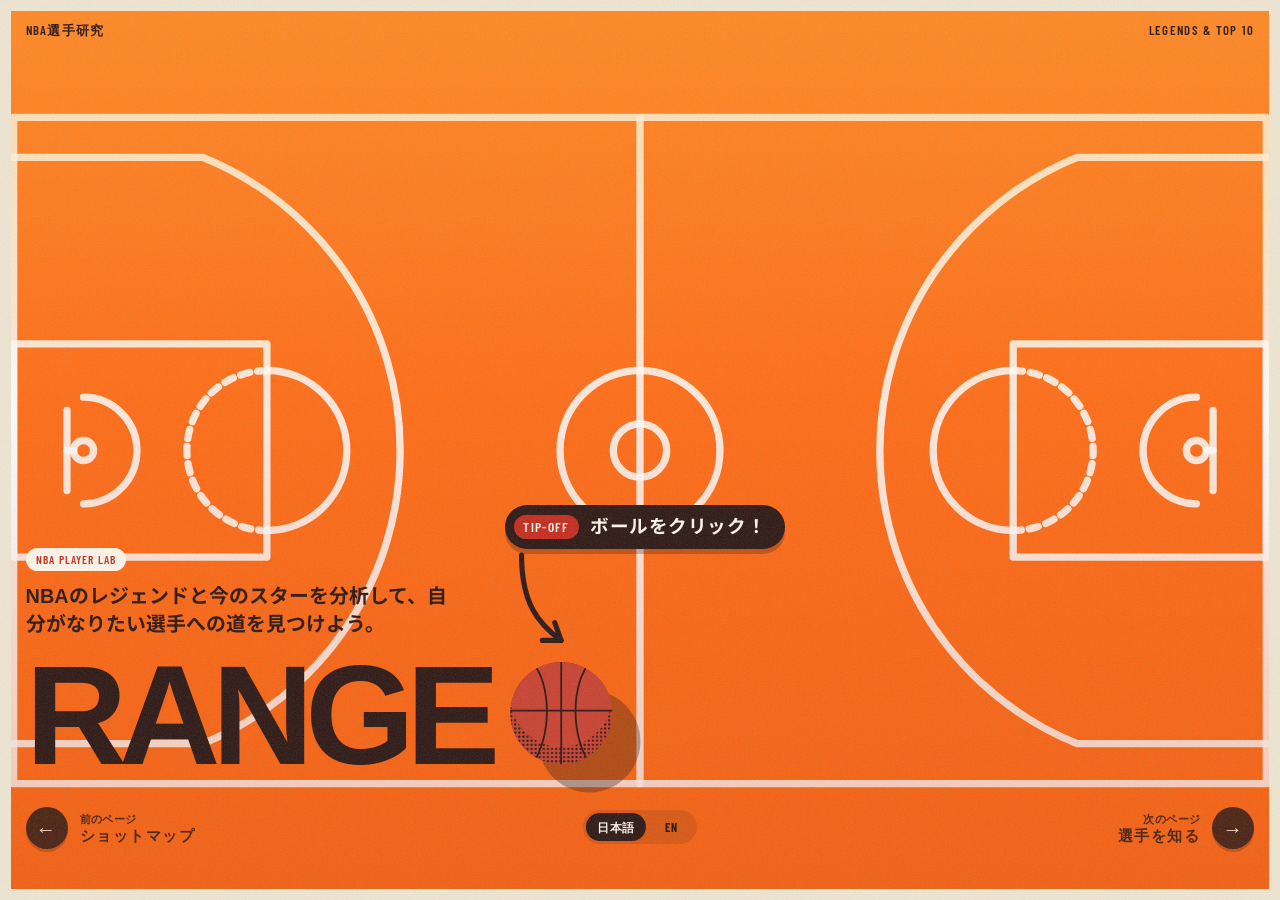
==== commit 234e0f71: "Refocus the site: Player Lab, Head to Head, Build Yourself; remove Arenas and Record Night Co-Author" ====
--- a/sportweb/index.html
+++ b/sportweb/index.html
@@ -3,7 +3,7 @@
 <head>
 <meta charset="utf-8">
 <meta name="viewport" content="width=device-width, initial-scale=1">
-<title>Range</title>
+<title>スポーツウェブサイト | バスケットボール | Range</title>
 <link rel="preconnect" href="https://fonts.googleapis.com">
 <link rel="preconnect" href="https://fonts.gstatic.com" crossorigin>
 <link href="https://fonts.googleapis.com/css2?family=Inter:wght@400;500;600;700&family=Noto+Sans+JP:wght@400;500;700&family=Barlow+Condensed:wght@500;600;700&display=swap" rel="stylesheet">
@@ -14,43 +14,43 @@
 </head>
 <body class="p-home">
   <div class="page">
-  <header class="site-header"><div class="credits"><span>A SHOOTING STUDY</span><b><i></i>RANGE</b><span>STEPHEN CURRY · NO.30</span></div></header>
+  <header class="site-header"><div class="credits"><span>NBA選手研究</span><span>LEGENDS &amp; TOP 10</span></div></header>
     <main class="home">
       <div class="grid-view">
         <div class="hero">
         <nav class="picks" id="picks" aria-label="Main">
-          <a class="tile poster" href="shot-map.html">
+          <a class="tile poster" href="players.html">
             <i class="po-sw" aria-hidden="true"></i>
-            <b class="po-title">ショットマップ</b>
-            <span class="po-art"><svg viewBox="0 0 200 150" preserveAspectRatio="xMidYMid slice" aria-hidden="true"><rect width="200" height="150" fill="#4a86c5"/><g fill="none" stroke="#fff" stroke-width="2.4"><path d="M22 0V52A78 78 0 0 0 178 52V0"/><rect x="68" y="0" width="64" height="62"/><path d="M68 62a32 32 0 0 0 64 0"/><path d="M0 142H200"/></g><ellipse cx="43" cy="123" rx="7" ry="2.5" fill="#25507f" opacity=".45"/><circle cx="40" cy="118" r="5.5" fill="#d9e23a"/><ellipse cx="65" cy="101" rx="7" ry="2.5" fill="#25507f" opacity=".45"/><circle cx="62" cy="96" r="5.5" fill="#d9e23a"/><ellipse cx="153" cy="117" rx="7" ry="2.5" fill="#25507f" opacity=".45"/><circle cx="150" cy="112" r="5.5" fill="#d9e23a"/><ellipse cx="135" cy="85" rx="7" ry="2.5" fill="#25507f" opacity=".45"/><circle cx="132" cy="80" r="5.5" fill="#d9e23a"/><ellipse cx="103" cy="135" rx="7" ry="2.5" fill="#25507f" opacity=".45"/><circle cx="100" cy="130" r="5.5" fill="#d9e23a"/><ellipse cx="175" cy="75" rx="7" ry="2.5" fill="#25507f" opacity=".45"/><circle cx="172" cy="70" r="5.5" fill="#d9e23a"/><ellipse cx="87" cy="65" rx="7" ry="2.5" fill="#25507f" opacity=".45"/><circle cx="84" cy="60" r="5.5" fill="#d9e23a"/><ellipse cx="31" cy="75" rx="7" ry="2.5" fill="#25507f" opacity=".45"/><circle cx="28" cy="70" r="5.5" fill="#d9e23a"/></svg><em class="po-tag">3PT</em></span>
-            <span class="po-sub">シーズン別の3ポイント</span>
+            <b class="po-title">選手を知る</b>
+            <span class="po-art"><svg viewBox="0 0 200 150" preserveAspectRatio="xMidYMid slice" aria-hidden="true"><rect width="200" height="150" fill="#e8d3b0"/><polygon points="100.0,54.0 120.8,66.0 120.8,90.0 100.0,102.0 79.2,90.0 79.2,66.0" fill="none" stroke="#25507f" stroke-width="1.6" opacity=".55"/><polygon points="100.0,30.0 141.6,54.0 141.6,102.0 100.0,126.0 58.4,102.0 58.4,54.0" fill="none" stroke="#25507f" stroke-width="1.6" opacity=".55"/><polygon points="100.0,6.0 162.4,42.0 162.4,114.0 100.0,150.0 37.6,114.0 37.6,42.0" fill="none" stroke="#25507f" stroke-width="1.6" opacity=".55"/><path d="M100 78L100.0,6.0" stroke="#25507f" stroke-width="1.2" opacity=".45"/><path d="M100 78L162.4,42.0" stroke="#25507f" stroke-width="1.2" opacity=".45"/><path d="M100 78L162.4,114.0" stroke="#25507f" stroke-width="1.2" opacity=".45"/><path d="M100 78L100.0,150.0" stroke="#25507f" stroke-width="1.2" opacity=".45"/><path d="M100 78L37.6,114.0" stroke="#25507f" stroke-width="1.2" opacity=".45"/><path d="M100 78L37.6,42.0" stroke="#25507f" stroke-width="1.2" opacity=".45"/><polygon points="100.0,20.4 159.2,43.8 128.1,94.2 100.0,106.8 78.2,90.6 65.7,58.2" fill="#e0694b" fill-opacity=".55" stroke="#a8442f" stroke-width="3" stroke-linejoin="round"/></svg><em class="po-tag">LEGENDS</em></span>
+            <span class="po-sub">レジェンドと今のスターの強み</span>
           </a>
-          <a class="tile poster" href="arenas.html">
+          <a class="tile poster" href="compare.html">
             <i class="po-sw" aria-hidden="true"></i>
-            <b class="po-title">アリーナ</b>
-            <span class="po-art"><svg viewBox="0 0 200 150" preserveAspectRatio="xMidYMid slice" aria-hidden="true"><rect width="200" height="150" fill="#5b9bd5"/><path d="M0 92Q40 70 90 88T200 80V120H0Z" fill="#3a6f9e"/><rect x="8" y="70" width="22" height="80" fill="#e8d3b0"/><rect x="34" y="50" width="18" height="100" fill="#c9b38a"/><rect x="56" y="28" width="12" height="122" fill="#e8d3b0"/><rect x="72" y="62" width="26" height="88" fill="#d8c19a"/><rect x="102" y="36" width="26" height="114" fill="#a8442f"/><rect x="132" y="66" width="22" height="84" fill="#e8d3b0"/><rect x="158" y="48" width="20" height="102" fill="#c9b38a"/><rect x="182" y="72" width="24" height="78" fill="#d8c19a"/><path d="M0 100Q30 84 60 100V120H0Z" fill="#4f8a3a"/><rect y="112" width="200" height="38" fill="#9bc34a"/><path d="M0 124H200M0 140H200" stroke="#fff" stroke-width="2" opacity=".85"/><rect x="70" y="124" width="60" height="16" fill="#4a86c5" opacity=".85"/></svg><em class="po-tag">NBA</em></span>
-            <span class="po-sub">NBA全30チームの本拠地</span>
-          </a>
-          <a class="tile poster poster--photo" href="record-night.html">
-            <i class="po-sw" aria-hidden="true"></i>
-            <b class="po-title">記録の夜</b>
-            <span class="po-art"><img src="images/steph3.jpeg" alt="2,974本目の3ポイントを決めるステフィン・カリー"><em class="po-tag">2,974</em></span>
-            <span class="po-sub">2,974本目 · レイ・アレンを抜いた一本</span>
+            <b class="po-title">選手を比べる</b>
+            <span class="po-art"><svg viewBox="0 0 200 150" preserveAspectRatio="xMidYMid slice" aria-hidden="true"><rect width="200" height="150" fill="#e8d3b0"/><rect x="31" y="20" width="67" height="12" fill="#e0694b"/><rect x="102" y="20" width="50" height="12" fill="#25507f"/><rect x="56" y="44" width="42" height="12" fill="#e0694b"/><rect x="102" y="44" width="76" height="12" fill="#25507f"/><rect x="18" y="68" width="80" height="12" fill="#e0694b"/><rect x="102" y="68" width="46" height="12" fill="#25507f"/><rect x="64" y="92" width="34" height="12" fill="#e0694b"/><rect x="102" y="92" width="63" height="12" fill="#25507f"/><rect x="39" y="116" width="59" height="12" fill="#e0694b"/><rect x="102" y="116" width="59" height="12" fill="#25507f"/><path d="M100 8V142" stroke="#2b1511" stroke-width="2"/></svg><em class="po-tag">VS</em></span>
+            <span class="po-sub">2人を重ねて、どこが違うか</span>
           </a>
           <a class="tile poster" href="build-player.html">
             <i class="po-sw" aria-hidden="true"></i>
-            <b class="po-title">選手を作る</b>
-            <span class="po-art"><svg viewBox="0 0 200 150" preserveAspectRatio="xMidYMid slice" aria-hidden="true"><rect width="200" height="150" fill="#e8d3b0"/><rect y="118" width="200" height="32" fill="#9bc34a"/><g stroke="#2b1511" stroke-width="5" stroke-linecap="round" fill="none"><circle cx="100" cy="42" r="10" fill="#2b1511"/><path d="M100 54V92M100 62L80 80M100 62L122 78M100 92L86 120M100 92L114 120"/></g><g stroke="#e0694b" stroke-width="2.4"><path d="M150 26V120M142 26H158M142 120H158M142 52H150M142 74H150M142 96H150"/></g><path d="M24 70H176" stroke="#25507f" stroke-width="2" stroke-dasharray="4 5" opacity=".6"/></svg><em class="po-tag">YOU</em></span>
-            <span class="po-sub">自分に近いNBA選手を探す</span>
+            <b class="po-title">自分を作る</b>
+            <span class="po-art"><svg viewBox="0 0 200 150" preserveAspectRatio="xMidYMid slice" aria-hidden="true"><rect width="200" height="150" fill="#e8d3b0"/><rect y="118" width="200" height="32" fill="#9bc34a"/><g stroke="#2b1511" stroke-width="5" stroke-linecap="round" fill="none"><circle cx="100" cy="42" r="10" fill="#2b1511"/><path d="M100 54V92M100 62L80 80M100 62L122 78M100 92L86 120M100 92L114 120"/></g><g stroke="#e0694b" stroke-width="2.4"><path d="M150 26V120M142 26H158M142 120H158M142 52H150M142 74H150M142 96H150"/></g><path d="M24 70H176" stroke="#25507f" stroke-width="2" stroke-dasharray="4 5" opacity=".6"/></svg><em class="po-tag">YOU</em><em class="po-tag">YOU</em></span>
+            <span class="po-sub">なりたい選手への道と練習プラン</span>
           </a>
           <a class="tile poster" href="shoot.html">
             <i class="po-sw" aria-hidden="true"></i>
             <b class="po-title">シュート練習</b>
-            <span class="po-art"><svg viewBox="0 0 200 150" preserveAspectRatio="xMidYMid slice" aria-hidden="true"><rect width="200" height="150" fill="#4a86c5"/><rect y="112" width="200" height="38" fill="#9bc34a"/><rect x="164" y="26" width="6" height="86" fill="#25507f"/><rect x="150" y="22" width="5" height="34" fill="#e8d3b0"/><path d="M122 54h30" stroke="#e0694b" stroke-width="4" stroke-linecap="round"/><path d="M124 56l4 14h20l4-14" fill="none" stroke="#fff" stroke-width="1.5"/><path d="M26 104Q70 -6 128 52" fill="none" stroke="#fff" stroke-width="2.4" stroke-dasharray="3 6"/><circle cx="26" cy="104" r="11" fill="#ff6a13"/><path d="M15 104h22M26 93v22" stroke="#2b1511" stroke-width="1.4"/><circle cx="62" cy="130" r="3.4" fill="#d9e23a"/></svg><em class="po-tag">GREEN</em></span>
+            <span class="po-art"><svg viewBox="0 0 200 150" preserveAspectRatio="xMidYMid slice" aria-hidden="true"><rect width="200" height="150" fill="#4a86c5"/><rect y="112" width="200" height="38" fill="#9bc34a"/><rect x="164" y="26" width="6" height="86" fill="#25507f"/><rect x="150" y="22" width="5" height="34" fill="#e8d3b0"/><path d="M122 54h30" stroke="#e0694b" stroke-width="4" stroke-linecap="round"/><path d="M124 56l4 14h20l4-14" fill="none" stroke="#fff" stroke-width="1.5"/><path d="M26 104Q70 -6 128 52" fill="none" stroke="#fff" stroke-width="2.4" stroke-dasharray="3 6"/><circle cx="26" cy="104" r="11" fill="#ff6a13"/><path d="M15 104h22M26 93v22" stroke="#2b1511" stroke-width="1.4"/><circle cx="62" cy="130" r="3.4" fill="#d9e23a"/></svg><em class="po-tag">GREEN</em><em class="po-tag">GREEN</em></span>
             <span class="po-sub">緑で離して、3ポイントを決める</span>
           </a>
+          <a class="tile poster" href="shot-map.html">
+            <i class="po-sw" aria-hidden="true"></i>
+            <b class="po-title">ショットマップ</b>
+            <span class="po-art"><svg viewBox="0 0 200 150" preserveAspectRatio="xMidYMid slice" aria-hidden="true"><rect width="200" height="150" fill="#4a86c5"/><g fill="none" stroke="#fff" stroke-width="2.4"><path d="M22 0V52A78 78 0 0 0 178 52V0"/><rect x="68" y="0" width="64" height="62"/><path d="M68 62a32 32 0 0 0 64 0"/><path d="M0 142H200"/></g><ellipse cx="43" cy="123" rx="7" ry="2.5" fill="#25507f" opacity=".45"/><circle cx="40" cy="118" r="5.5" fill="#d9e23a"/><ellipse cx="65" cy="101" rx="7" ry="2.5" fill="#25507f" opacity=".45"/><circle cx="62" cy="96" r="5.5" fill="#d9e23a"/><ellipse cx="153" cy="117" rx="7" ry="2.5" fill="#25507f" opacity=".45"/><circle cx="150" cy="112" r="5.5" fill="#d9e23a"/><ellipse cx="135" cy="85" rx="7" ry="2.5" fill="#25507f" opacity=".45"/><circle cx="132" cy="80" r="5.5" fill="#d9e23a"/><ellipse cx="103" cy="135" rx="7" ry="2.5" fill="#25507f" opacity=".45"/><circle cx="100" cy="130" r="5.5" fill="#d9e23a"/><ellipse cx="175" cy="75" rx="7" ry="2.5" fill="#25507f" opacity=".45"/><circle cx="172" cy="70" r="5.5" fill="#d9e23a"/><ellipse cx="87" cy="65" rx="7" ry="2.5" fill="#25507f" opacity=".45"/><circle cx="84" cy="60" r="5.5" fill="#d9e23a"/><ellipse cx="31" cy="75" rx="7" ry="2.5" fill="#25507f" opacity=".45"/><circle cx="28" cy="70" r="5.5" fill="#d9e23a"/></svg><em class="po-tag">3PT</em><em class="po-tag">3PT</em></span>
+            <span class="po-sub">カリーの3ポイントの歴史</span>
+          </a>
         </nav>
-        <p class="tagline"><span class="tagline-tag">STEPH CURRY SHOOTING LAB</span><span class="tagline-text">世界最高のシューター、ステフィン・カリーを研究して、シュートを上達させよう。</span></p>
+        <p class="tagline"><span class="tagline-tag">NBA PLAYER LAB</span><span class="tagline-text">NBAのレジェンドと今のスターを分析して、自分がなりたい選手への道を見つけよう。</span></p>
         <div class="brand">
           <h1 class="wordmark">RANGE</h1>
           <div class="ball-menu" id="ballMenu">
--- a/sportweb/css/retro.css
+++ b/sportweb/css/retro.css
@@ -23,14 +23,7 @@
 /* the grid + a warm sunset wash, behind the content and over the court lines */
 .page::before {
   content: ''; position: absolute; inset: 0; z-index: -1; pointer-events: none;
-  background-image:
-    linear-gradient(180deg, rgba(255, 196, 64, 0.34), rgba(255, 196, 64, 0) 46%, rgba(190, 40, 0, 0.18)),
-    linear-gradient(var(--grid-major) 1px, transparent 1px),
-    linear-gradient(90deg, var(--grid-major) 1px, transparent 1px),
-    linear-gradient(var(--grid) 1px, transparent 1px),
-    linear-gradient(90deg, var(--grid) 1px, transparent 1px);
-  background-size: 100% 100%, 128px 128px, 128px 128px, 32px 32px, 32px 32px;
-  background-position: 0 0, -1px -1px, -1px -1px, -1px -1px, -1px -1px;
+  background-image: linear-gradient(180deg, rgba(255, 196, 64, 0.34), rgba(255, 196, 64, 0) 46%, rgba(190, 40, 0, 0.18));
 }
 
 /* cream frame around the window + film grain on top of everything */
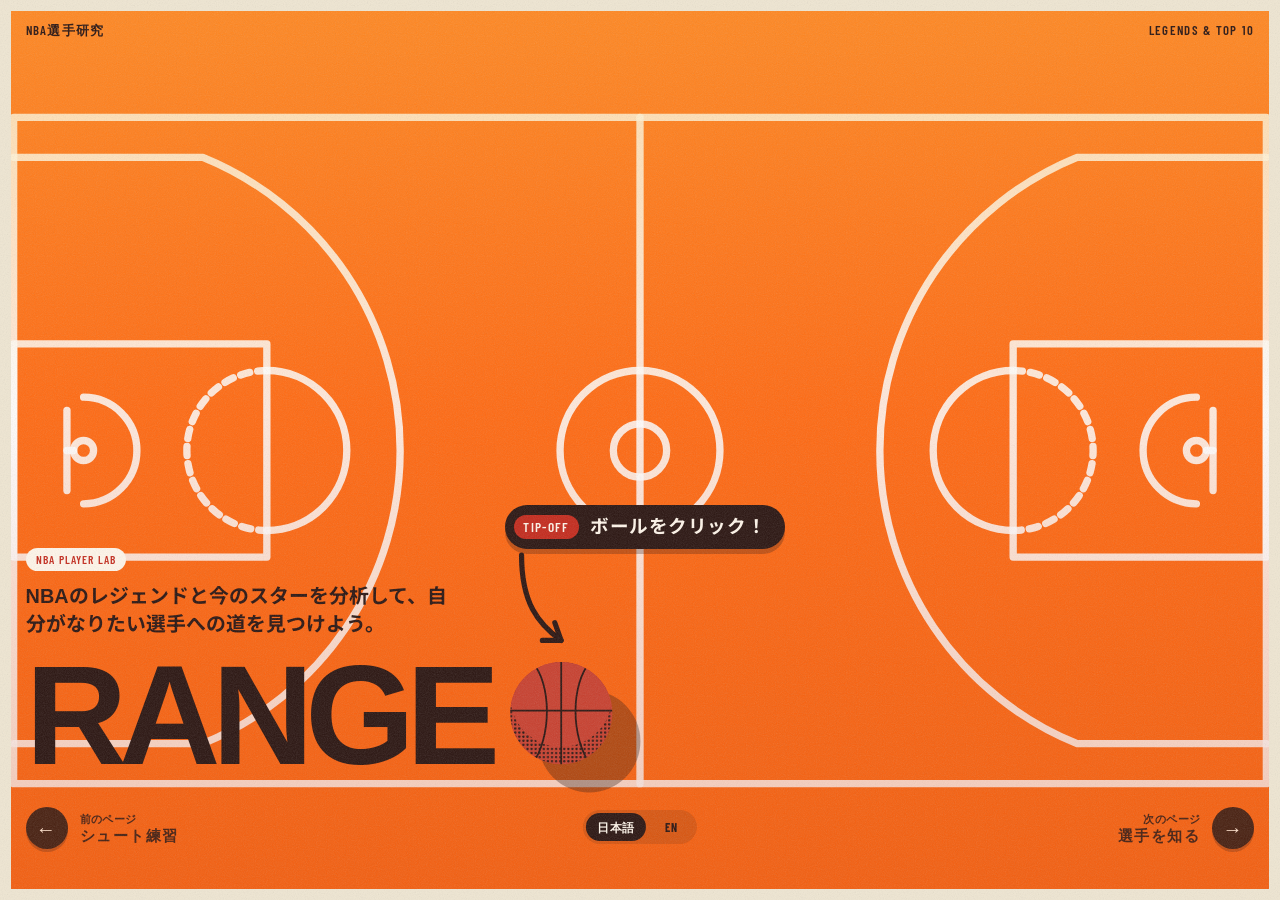
==== commit ebd826f9: "Remove the Shot Map page; four pages on home Co-Authored-By: Claude Sonnet 5.5 <noreply@anthropic.co" ====
--- a/sportweb/index.html
+++ b/sportweb/index.html
@@ -43,12 +43,6 @@
             <span class="po-art"><svg viewBox="0 0 200 150" preserveAspectRatio="xMidYMid slice" aria-hidden="true"><rect width="200" height="150" fill="#4a86c5"/><rect y="112" width="200" height="38" fill="#9bc34a"/><rect x="164" y="26" width="6" height="86" fill="#25507f"/><rect x="150" y="22" width="5" height="34" fill="#e8d3b0"/><path d="M122 54h30" stroke="#e0694b" stroke-width="4" stroke-linecap="round"/><path d="M124 56l4 14h20l4-14" fill="none" stroke="#fff" stroke-width="1.5"/><path d="M26 104Q70 -6 128 52" fill="none" stroke="#fff" stroke-width="2.4" stroke-dasharray="3 6"/><circle cx="26" cy="104" r="11" fill="#ff6a13"/><path d="M15 104h22M26 93v22" stroke="#2b1511" stroke-width="1.4"/><circle cx="62" cy="130" r="3.4" fill="#d9e23a"/></svg><em class="po-tag">GREEN</em><em class="po-tag">GREEN</em></span>
             <span class="po-sub">緑で離して、3ポイントを決める</span>
           </a>
-          <a class="tile poster" href="shot-map.html">
-            <i class="po-sw" aria-hidden="true"></i>
-            <b class="po-title">ショットマップ</b>
-            <span class="po-art"><svg viewBox="0 0 200 150" preserveAspectRatio="xMidYMid slice" aria-hidden="true"><rect width="200" height="150" fill="#4a86c5"/><g fill="none" stroke="#fff" stroke-width="2.4"><path d="M22 0V52A78 78 0 0 0 178 52V0"/><rect x="68" y="0" width="64" height="62"/><path d="M68 62a32 32 0 0 0 64 0"/><path d="M0 142H200"/></g><ellipse cx="43" cy="123" rx="7" ry="2.5" fill="#25507f" opacity=".45"/><circle cx="40" cy="118" r="5.5" fill="#d9e23a"/><ellipse cx="65" cy="101" rx="7" ry="2.5" fill="#25507f" opacity=".45"/><circle cx="62" cy="96" r="5.5" fill="#d9e23a"/><ellipse cx="153" cy="117" rx="7" ry="2.5" fill="#25507f" opacity=".45"/><circle cx="150" cy="112" r="5.5" fill="#d9e23a"/><ellipse cx="135" cy="85" rx="7" ry="2.5" fill="#25507f" opacity=".45"/><circle cx="132" cy="80" r="5.5" fill="#d9e23a"/><ellipse cx="103" cy="135" rx="7" ry="2.5" fill="#25507f" opacity=".45"/><circle cx="100" cy="130" r="5.5" fill="#d9e23a"/><ellipse cx="175" cy="75" rx="7" ry="2.5" fill="#25507f" opacity=".45"/><circle cx="172" cy="70" r="5.5" fill="#d9e23a"/><ellipse cx="87" cy="65" rx="7" ry="2.5" fill="#25507f" opacity=".45"/><circle cx="84" cy="60" r="5.5" fill="#d9e23a"/><ellipse cx="31" cy="75" rx="7" ry="2.5" fill="#25507f" opacity=".45"/><circle cx="28" cy="70" r="5.5" fill="#d9e23a"/></svg><em class="po-tag">3PT</em><em class="po-tag">3PT</em></span>
-            <span class="po-sub">カリーの3ポイントの歴史</span>
-          </a>
         </nav>
         <p class="tagline"><span class="tagline-tag">NBA PLAYER LAB</span><span class="tagline-text">NBAのレジェンドと今のスターを分析して、自分がなりたい選手への道を見つけよう。</span></p>
         <div class="brand">
--- a/sportweb/css/home.css
+++ b/sportweb/css/home.css
@@ -122,7 +122,7 @@
 
 .hero { position: relative; }
 /* the four photos pop up big, above the word RANGE */
-.picks { position: absolute; left: 0; bottom: calc(100% + clamp(10px, 2.2dvh, 24px)); width: calc(100vw - 2 * clamp(14px, 2vw, 28px)); display: grid; grid-template-columns: repeat(5, minmax(0, 1fr)); gap: clamp(10px, 1.2vw, 20px); pointer-events: none; }
+.picks { position: absolute; left: 0; bottom: calc(100% + clamp(10px, 2.2dvh, 24px)); width: calc(100vw - 2 * clamp(14px, 2vw, 28px)); display: grid; grid-template-columns: repeat(4, minmax(0, 1fr)); gap: clamp(10px, 1.2vw, 20px); pointer-events: none; }
 .is-open .picks { pointer-events: auto; }
 .picks .tile {
   width: auto; height: min(36dvh, 19vw);
@@ -176,9 +176,9 @@
 .po-sub { display: block; margin-top: clamp(4px, .5vw, 8px); font: 600 clamp(10px, .9vw, 13px)/1.25 Inter, 'Noto Sans JP', sans-serif; opacity: .75; white-space: nowrap; overflow: hidden; text-overflow: ellipsis; }
 @media (max-aspect-ratio: 1/1), (max-width: 760px) {
   .picks .tile.poster { padding: 8px 8px 6px; }
-  .picks { grid-template-columns: repeat(3, 29vw); gap: 8px; }
-  .picks .tile.poster { width: 29vw; height: 30vw; padding: 6px 6px 5px; }
-  .picks .po-title { font-size: 11px; margin-top: 9px; letter-spacing: -.05em; }
+  .picks { grid-template-columns: repeat(2, 42vw); gap: 10px; }
+  .picks .tile.poster { width: 42vw; height: min(40vw, 20dvh); padding: 7px 7px 5px; }
+  .picks .po-title { font-size: 14px; margin-top: 10px; letter-spacing: -.04em; }
   .picks .po-sw { width: 24px; height: 5px; top: 6px; right: 6px; }
   .picks .po-sub { display: none; }
   .picks .po-tag { font-size: 12px; top: 4px; right: 6px; }
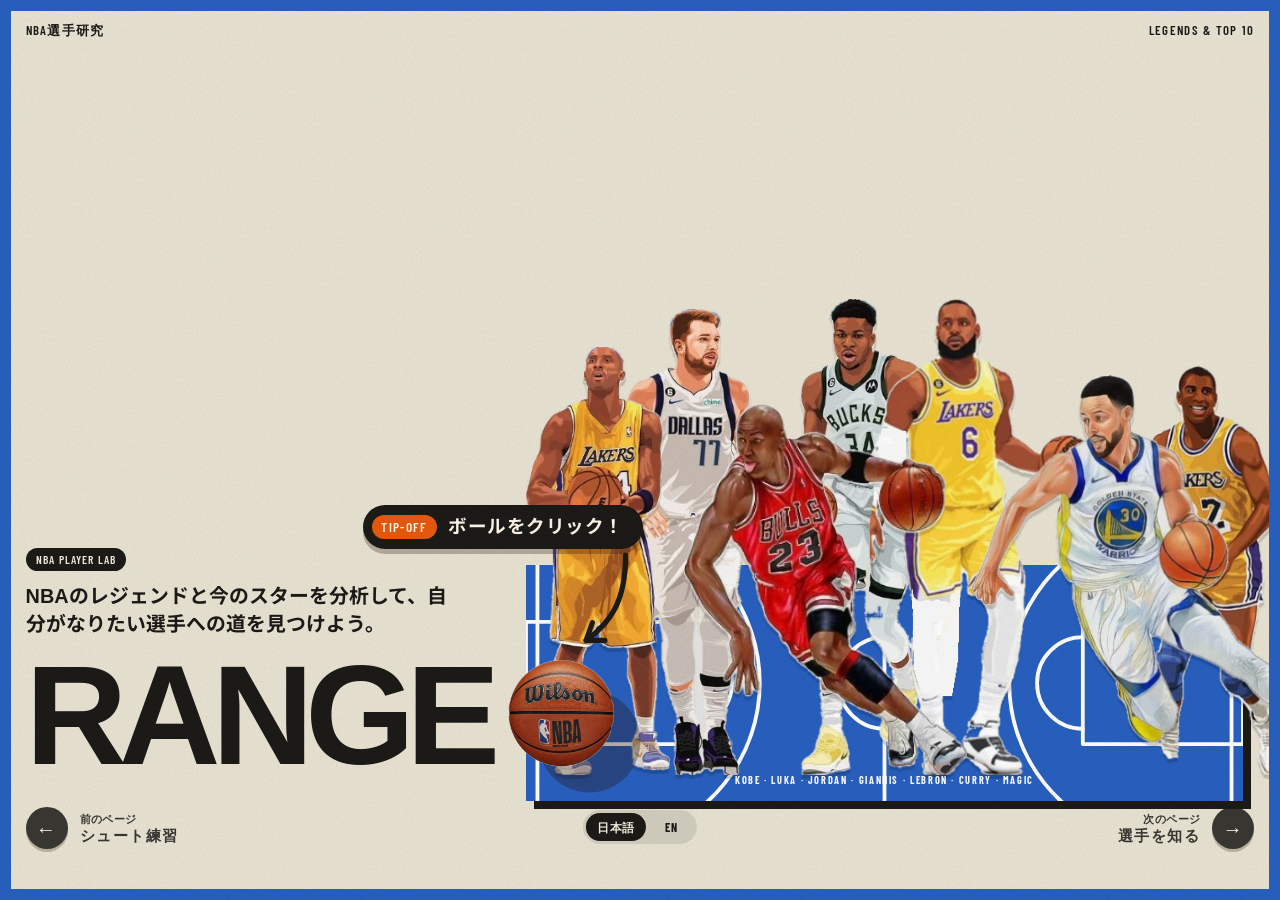
==== commit 91d0e087: "Poster aesthetic theme: cream/blue palette, NBA player cutouts on home and Player Lab Co-Authored-By" ====
--- a/sportweb/index.html
+++ b/sportweb/index.html
@@ -14,6 +14,17 @@
 </head>
 <body class="p-home">
   <div class="page">
+    <div class="lineup" aria-hidden="true">
+      <div class="lineup-plate"></div>
+      <p class="lineup-credit">KOBE · LUKA · JORDAN · GIANNIS · LEBRON · CURRY · MAGIC</p>
+      <figure class="lu lu-kobe" style="--l:0%;--s:0.9;--z:2"><img src="images/players/kobe.webp" alt=""></figure>
+      <figure class="lu lu-luka" style="--l:11%;--s:0.98;--z:1"><img src="images/players/luka.webp" alt=""></figure>
+      <figure class="lu lu-jordan" style="--l:22%;--s:0.78;--z:4"><img src="images/players/jordan.webp" alt=""></figure>
+      <figure class="lu lu-giannis" style="--l:35%;--s:1.0;--z:1"><img src="images/players/giannis.webp" alt=""></figure>
+      <figure class="lu lu-lebron" style="--l:48%;--s:1.0;--z:3"><img src="images/players/lebron.webp" alt=""></figure>
+      <figure class="lu lu-curry" style="--l:62%;--s:0.84;--z:4"><img src="images/players/curry.webp" alt=""></figure>
+      <figure class="lu lu-magic" style="--l:74%;--s:0.86;--z:2"><img src="images/players/magic.webp" alt=""></figure>
+    </div>
   <header class="site-header"><div class="credits"><span>NBA選手研究</span><span>LEGENDS &amp; TOP 10</span></div></header>
     <main class="home">
       <div class="grid-view">
@@ -22,25 +33,25 @@
           <a class="tile poster" href="players.html">
             <i class="po-sw" aria-hidden="true"></i>
             <b class="po-title">選手を知る</b>
-            <span class="po-art"><svg viewBox="0 0 200 150" preserveAspectRatio="xMidYMid slice" aria-hidden="true"><rect width="200" height="150" fill="#e8d3b0"/><polygon points="100.0,54.0 120.8,66.0 120.8,90.0 100.0,102.0 79.2,90.0 79.2,66.0" fill="none" stroke="#25507f" stroke-width="1.6" opacity=".55"/><polygon points="100.0,30.0 141.6,54.0 141.6,102.0 100.0,126.0 58.4,102.0 58.4,54.0" fill="none" stroke="#25507f" stroke-width="1.6" opacity=".55"/><polygon points="100.0,6.0 162.4,42.0 162.4,114.0 100.0,150.0 37.6,114.0 37.6,42.0" fill="none" stroke="#25507f" stroke-width="1.6" opacity=".55"/><path d="M100 78L100.0,6.0" stroke="#25507f" stroke-width="1.2" opacity=".45"/><path d="M100 78L162.4,42.0" stroke="#25507f" stroke-width="1.2" opacity=".45"/><path d="M100 78L162.4,114.0" stroke="#25507f" stroke-width="1.2" opacity=".45"/><path d="M100 78L100.0,150.0" stroke="#25507f" stroke-width="1.2" opacity=".45"/><path d="M100 78L37.6,114.0" stroke="#25507f" stroke-width="1.2" opacity=".45"/><path d="M100 78L37.6,42.0" stroke="#25507f" stroke-width="1.2" opacity=".45"/><polygon points="100.0,20.4 159.2,43.8 128.1,94.2 100.0,106.8 78.2,90.6 65.7,58.2" fill="#e0694b" fill-opacity=".55" stroke="#a8442f" stroke-width="3" stroke-linejoin="round"/></svg><em class="po-tag">LEGENDS</em></span>
+            <span class="po-art"><svg viewBox="0 0 200 150" preserveAspectRatio="xMidYMid slice" aria-hidden="true"><rect width="200" height="150" fill="#2860c0"/><g fill="none" stroke="#fff" stroke-width="2.2" opacity=".85"><circle cx="100" cy="168" r="70"/><path d="M0 128H200"/></g></svg><img class="po-fig" src="images/players/kobe.webp" alt="" style="left:2%;height:98%;bottom:-2%"><img class="po-fig" src="images/players/curry.webp" alt="" style="left:56%;height:66%;bottom:2%"><img class="po-fig" src="images/players/lebron.webp" alt="" style="left:30%;height:100%;bottom:-2%"><em class="po-tag">LEGENDS</em></span>
             <span class="po-sub">レジェンドと今のスターの強み</span>
           </a>
           <a class="tile poster" href="compare.html">
             <i class="po-sw" aria-hidden="true"></i>
             <b class="po-title">選手を比べる</b>
-            <span class="po-art"><svg viewBox="0 0 200 150" preserveAspectRatio="xMidYMid slice" aria-hidden="true"><rect width="200" height="150" fill="#e8d3b0"/><rect x="31" y="20" width="67" height="12" fill="#e0694b"/><rect x="102" y="20" width="50" height="12" fill="#25507f"/><rect x="56" y="44" width="42" height="12" fill="#e0694b"/><rect x="102" y="44" width="76" height="12" fill="#25507f"/><rect x="18" y="68" width="80" height="12" fill="#e0694b"/><rect x="102" y="68" width="46" height="12" fill="#25507f"/><rect x="64" y="92" width="34" height="12" fill="#e0694b"/><rect x="102" y="92" width="63" height="12" fill="#25507f"/><rect x="39" y="116" width="59" height="12" fill="#e0694b"/><rect x="102" y="116" width="59" height="12" fill="#25507f"/><path d="M100 8V142" stroke="#2b1511" stroke-width="2"/></svg><em class="po-tag">VS</em></span>
+            <span class="po-art"><svg viewBox="0 0 200 150" preserveAspectRatio="xMidYMid slice" aria-hidden="true"><rect width="200" height="150" fill="#2860c0"/><g fill="none" stroke="#fff" stroke-width="2.2" opacity=".85"><circle cx="100" cy="168" r="70"/><path d="M0 128H200"/></g><path d="M100 0V150" stroke="#fff" stroke-width="2.2" opacity=".85"/></svg><img class="po-fig" src="images/players/jordan.webp" alt="" style="left:2%;height:68%;bottom:18%"><img class="po-fig" src="images/players/magic.webp" alt="" style="left:58%;height:98%;bottom:-2%"><em class="po-tag">VS</em></span>
             <span class="po-sub">2人を重ねて、どこが違うか</span>
           </a>
           <a class="tile poster" href="build-player.html">
             <i class="po-sw" aria-hidden="true"></i>
             <b class="po-title">自分を作る</b>
-            <span class="po-art"><svg viewBox="0 0 200 150" preserveAspectRatio="xMidYMid slice" aria-hidden="true"><rect width="200" height="150" fill="#e8d3b0"/><rect y="118" width="200" height="32" fill="#9bc34a"/><g stroke="#2b1511" stroke-width="5" stroke-linecap="round" fill="none"><circle cx="100" cy="42" r="10" fill="#2b1511"/><path d="M100 54V92M100 62L80 80M100 62L122 78M100 92L86 120M100 92L114 120"/></g><g stroke="#e0694b" stroke-width="2.4"><path d="M150 26V120M142 26H158M142 120H158M142 52H150M142 74H150M142 96H150"/></g><path d="M24 70H176" stroke="#25507f" stroke-width="2" stroke-dasharray="4 5" opacity=".6"/></svg><em class="po-tag">YOU</em><em class="po-tag">YOU</em></span>
+            <span class="po-art"><svg viewBox="0 0 200 150" preserveAspectRatio="xMidYMid slice" aria-hidden="true"><rect width="200" height="150" fill="#2860c0"/><path d="M0 122H200" stroke="#fff" stroke-width="2.2" opacity=".85"/><g stroke="#fff" stroke-width="5" stroke-linecap="round" fill="none"><circle cx="92" cy="40" r="10" fill="#fff"/><path d="M92 52V92M92 60L72 78M92 60L114 76M92 92L78 120M92 92L106 120"/></g><g stroke="#e8590c" stroke-width="2.6"><path d="M150 24V122M142 24H158M142 122H158M142 50H150M142 74H150M142 98H150"/></g><path d="M20 66H176" stroke="#fff" stroke-width="2" stroke-dasharray="4 5" opacity=".55"/></svg><em class="po-tag">YOU</em><em class="po-tag">YOU</em></span>
             <span class="po-sub">なりたい選手への道と練習プラン</span>
           </a>
           <a class="tile poster" href="shoot.html">
             <i class="po-sw" aria-hidden="true"></i>
             <b class="po-title">シュート練習</b>
-            <span class="po-art"><svg viewBox="0 0 200 150" preserveAspectRatio="xMidYMid slice" aria-hidden="true"><rect width="200" height="150" fill="#4a86c5"/><rect y="112" width="200" height="38" fill="#9bc34a"/><rect x="164" y="26" width="6" height="86" fill="#25507f"/><rect x="150" y="22" width="5" height="34" fill="#e8d3b0"/><path d="M122 54h30" stroke="#e0694b" stroke-width="4" stroke-linecap="round"/><path d="M124 56l4 14h20l4-14" fill="none" stroke="#fff" stroke-width="1.5"/><path d="M26 104Q70 -6 128 52" fill="none" stroke="#fff" stroke-width="2.4" stroke-dasharray="3 6"/><circle cx="26" cy="104" r="11" fill="#ff6a13"/><path d="M15 104h22M26 93v22" stroke="#2b1511" stroke-width="1.4"/><circle cx="62" cy="130" r="3.4" fill="#d9e23a"/></svg><em class="po-tag">GREEN</em><em class="po-tag">GREEN</em></span>
+            <span class="po-art"><svg viewBox="0 0 200 150" preserveAspectRatio="xMidYMid slice" aria-hidden="true"><rect width="200" height="150" fill="#2860c0"/><rect y="112" width="200" height="38" fill="#1d4a98"/><path d="M0 112H200" stroke="#fff" stroke-width="2.2" opacity=".85"/><rect x="164" y="26" width="6" height="86" fill="#fff"/><rect x="150" y="22" width="5" height="34" fill="#e9e4d3"/><path d="M122 54h30" stroke="#e8590c" stroke-width="4" stroke-linecap="round"/><path d="M124 56l4 14h20l4-14" fill="none" stroke="#fff" stroke-width="1.5"/><path d="M26 104Q70 -6 128 52" fill="none" stroke="#fff" stroke-width="2.4" stroke-dasharray="3 6"/><image href="images/players/ball.webp" x="14" y="92" width="24" height="24"/></svg><em class="po-tag">GREEN</em><em class="po-tag">GREEN</em></span>
             <span class="po-sub">緑で離して、3ポイントを決める</span>
           </a>
         </nav>
@@ -48,7 +59,7 @@
         <div class="brand">
           <h1 class="wordmark">RANGE</h1>
           <div class="ball-menu" id="ballMenu">
-            <button class="ball-btn" type="button" aria-expanded="false" aria-controls="picks" aria-label="ボールをクリックしてメニューを開く"><svg viewBox="0 0 270 270" aria-hidden="true"><defs><pattern id="bd" width="8" height="8" patternUnits="userSpaceOnUse"><circle cx="4" cy="4" r="2.3" fill="#2b1511"/></pattern><clipPath id="bc"><circle cx="110" cy="110" r="100"/></clipPath></defs><circle cx="165" cy="165" r="100" fill="#2b1511" fill-opacity=".34"/><circle cx="110" cy="110" r="100" fill="#c8402f"/><g clip-path="url(#bc)"><circle cx="110" cy="110" r="100" fill="url(#bd)"/><circle cx="110" cy="76" r="100" fill="#c8402f"/><g stroke="#2b1511" stroke-width="3.5" fill="none" stroke-linecap="round"><path d="M0 105H220"/><path d="M110 0V220"/><path d="M52 8C92 52 92 158 52 212"/><path d="M168 8C128 52 128 158 168 212"/></g></g></svg></button>
+            <button class="ball-btn" type="button" aria-expanded="false" aria-controls="picks" aria-label="ボールをクリックしてメニューを開く"><svg viewBox="0 0 270 270" aria-hidden="true"><circle cx="165" cy="165" r="100" fill="#2b1511" fill-opacity=".34"/><image href="images/players/ball.webp" x="6" y="6" width="208" height="208"/></svg></button>
             <span class="ball-hint" aria-hidden="true"><span class="hint-pill"><b>TIP-OFF</b>ボールをクリック！</span><svg class="hint-arrow" viewBox="0 0 80 100"><path d="M14 4C14 50 30 70 52 86"/><path d="M46 69L52 86L34 86"/></svg></span>
           </div>
         </div>
--- a/sportweb/css/style.css
+++ b/sportweb/css/style.css
@@ -185,7 +185,7 @@
 .pager-prev .pager-pv { left: 0; transform-origin: 0 100%; }
 .pager-next .pager-pv { right: 0; transform-origin: 100% 100%; }
 .pager-link:hover .pager-pv, .pager-link:focus-visible .pager-pv { opacity: 1; transform: none; }
-.pager-pv iframe { width: 1440px; height: 900px; border: 0; transform: scale(.1944); transform-origin: 0 0; pointer-events: none; background: #ff6a13; }
+.pager-pv iframe { width: 1440px; height: 900px; border: 0; transform: scale(.1944); transform-origin: 0 0; pointer-events: none; background: #e9e4d3; }
 @media (hover: none) { .pager-pv { display: none; } }
 
 @media (max-aspect-ratio: 1/1) { .page { background-size: auto 100vh; } }
--- a/sportweb/css/home.css
+++ b/sportweb/css/home.css
@@ -88,9 +88,8 @@
 
 .p-home .tile:not(.tile--photo) { background-color: rgba(255, 255, 255, 0.26) !important; -webkit-backdrop-filter: blur(8px); backdrop-filter: blur(8px); }
 
-/* home: thick white court lines, like the poster */
-.p-home .page { background-image: url("data:image/svg+xml,%3Csvg xmlns=%22http://www.w3.org/2000/svg%22 viewBox=%22-20 -20 1920 1040%22 fill=%22none%22 stroke=%22%23fff%22 stroke-opacity=%220.85%22 stroke-width=%2211%22 stroke-linecap=%22round%22 stroke-linejoin=%22round%22%3E%3Crect x=%220%22 y=%220%22 width=%221880%22 height=%221000%22/%3E%3Cpath d=%22M940 0V1000%22/%3E%3Ccircle cx=%22940%22 cy=%22500%22 r=%22120%22/%3E%3Ccircle cx=%22940%22 cy=%22500%22 r=%2240%22/%3E%3Cg transform=%22translate%28940 0%29 scale%28-1 1%29%22%3E%3Crect x=%22560%22 y=%22340%22 width=%22380%22 height=%22320%22/%3E%3Cpath d=%22M560 380A120 120 0 0 0 560 620%22/%3E%3Cpath d=%22M560 380A120 120 0 0 1 560 620%22 stroke-dasharray=%2214 12%22/%3E%3Cpath d=%22M940 60H656A475 475 0 0 0 656 940H940%22/%3E%3Cpath d=%22M835 420A80 80 0 0 0 835 580%22/%3E%3Cpath d=%22M860 440V560%22/%3E%3Cpath d=%22M850 500H860%22/%3E%3Ccircle cx=%22835%22 cy=%22500%22 r=%2215%22/%3E%3C/g%3E%3Cg transform=%22translate%28940 0%29%22%3E%3Crect x=%22560%22 y=%22340%22 width=%22380%22 height=%22320%22/%3E%3Cpath d=%22M560 380A120 120 0 0 0 560 620%22/%3E%3Cpath d=%22M560 380A120 120 0 0 1 560 620%22 stroke-dasharray=%2214 12%22/%3E%3Cpath d=%22M940 60H656A475 475 0 0 0 656 940H940%22/%3E%3Cpath d=%22M835 420A80 80 0 0 0 835 580%22/%3E%3Cpath d=%22M860 440V560%22/%3E%3Cpath d=%22M850 500H860%22/%3E%3Ccircle cx=%22835%22 cy=%22500%22 r=%2215%22/%3E%3C/g%3E%3C/svg%3E"); background-repeat: no-repeat; background-position: center; background-size: contain; }
-@media (max-aspect-ratio: 1/1) { .p-home .page { background-size: auto 100vh; } }
+/* home: the court is a blue plate on the right (see .lineup), the page itself is cream paper */
+.p-home .page { background-image: none; }
 
 /* The basketball sits right next to the word RANGE; click it and four squares pop out */
 .brand { display: flex; flex: 0 0 auto; min-width: 0; flex-direction: row; align-items: flex-end; gap: clamp(6px, 1vw, 16px); }
@@ -117,7 +116,7 @@
 /* headline: why the site exists */
 .hero { display: flex; flex-direction: column; align-items: flex-start; gap: clamp(8px, 2dvh, 20px); min-width: 0; }
 .tagline { display: flex; flex-direction: column; align-items: flex-start; gap: .55em; margin: 0; max-width: 34vw; font-size: clamp(14px, 1.55vw, 24px); }
-.tagline-tag { padding: .3em .9em; border-radius: 999px; background: #fff6ea; color: var(--ball); font-family: Inter, sans-serif; font-size: .58em; font-weight: 700; letter-spacing: .16em; }
+.tagline-tag { padding: .3em .9em; border-radius: 999px; background: var(--ink); color: #f4f0e2; font-family: Inter, sans-serif; font-size: .58em; font-weight: 700; letter-spacing: .16em; }
 .tagline-text { font-weight: 700; line-height: 1.45; color: var(--text); }
 
 .hero { position: relative; }
@@ -183,3 +182,40 @@
   .picks .po-sub { display: none; }
   .picks .po-tag { font-size: 12px; top: 4px; right: 6px; }
 }
+
+/* ---------- poster look: cards, lineup of players on a court-blue plate ---------- */
+.picks .tile.poster { border: 2px solid var(--ink); border-radius: 2px; background: #f4f0e2 !important; box-shadow: 6px 6px 0 var(--ink); }
+.po-art { background: var(--blue); }
+.po-art img.po-fig { position: absolute; inset: auto; width: auto; max-width: none; object-fit: contain; object-position: bottom; z-index: 1; filter: drop-shadow(0 3px 0 rgba(0, 0, 0, .18)); }
+.po-art svg { position: absolute; }
+
+.lineup {
+  position: absolute; z-index: 0; pointer-events: none;
+  right: calc(var(--frame) + clamp(14px, 2vw, 28px)); bottom: clamp(70px, 11dvh, 100px);
+  width: min(56vw, 150dvh); height: min(70dvh, 40vw);
+}
+.lineup-plate {
+  position: absolute; left: 0; right: 0; bottom: 0; height: 46%; background: var(--blue);
+  box-shadow: 8px 8px 0 var(--ink);
+  background-image: url("data:image/svg+xml,%3Csvg xmlns=%22http://www.w3.org/2000/svg%22 viewBox=%220 0 1880 1000%22 fill=%22none%22 stroke=%22%23fff%22 stroke-width=%2210%22 stroke-linecap=%22round%22 stroke-linejoin=%22round%22%3E%3Crect x=%2230%22 y=%2230%22 width=%221820%22 height=%22940%22/%3E%3Cpath d=%22M940 30V970%22/%3E%3Ccircle cx=%22940%22 cy=%22500%22 r=%22120%22/%3E%3Cg transform=%22translate%28940 0%29 scale%28-1 1%29%22%3E%3Crect x=%22520%22 y=%22340%22 width=%22420%22 height=%22320%22/%3E%3Cpath d=%22M940 90H656A420 420 0 0 0 656 910H940%22/%3E%3Cpath d=%22M520 380A120 120 0 0 0 520 620%22/%3E%3C/g%3E%3Cg transform=%22translate%28940 0%29%22%3E%3Crect x=%22520%22 y=%22340%22 width=%22420%22 height=%22320%22/%3E%3Cpath d=%22M940 90H656A420 420 0 0 0 656 910H940%22/%3E%3Cpath d=%22M520 380A120 120 0 0 0 520 620%22/%3E%3C/g%3E%3C/svg%3E");
+  background-size: 100% auto; background-position: center;
+}
+.lineup-credit { position: absolute; left: 0; right: 0; bottom: 3%; z-index: 20; margin: 0; text-align: center; font: 700 clamp(9px, .8vw, 12px)/1 var(--label); letter-spacing: .16em; color: #fff; }
+.lu { position: absolute; bottom: 5%; left: var(--l); z-index: var(--z); margin: 0; height: calc(100% * var(--s) * .93); animation: lu-in 700ms cubic-bezier(.2, .9, .3, 1) both; }
+.lu img { display: block; height: 100%; width: auto; filter: drop-shadow(0 4px 0 rgba(0, 0, 0, .18)); }
+.lu:nth-of-type(1) { animation-delay: 60ms; } .lu:nth-of-type(2) { animation-delay: 140ms; } .lu:nth-of-type(3) { animation-delay: 220ms; }
+.lu:nth-of-type(4) { animation-delay: 300ms; } .lu:nth-of-type(5) { animation-delay: 380ms; } .lu:nth-of-type(6) { animation-delay: 460ms; } .lu:nth-of-type(7) { animation-delay: 540ms; }
+@keyframes lu-in { from { opacity: 0; translate: 0 36px; } to { opacity: 1; translate: 0 0; } }
+@media (prefers-reduced-motion: reduce) { .lu { animation: none; } }
+
+@media (max-aspect-ratio: 1/1), (max-width: 760px) {
+  .lineup { right: calc(var(--frame) + 10px); left: calc(var(--frame) + 10px); width: auto; height: min(36dvh, 62vw); bottom: clamp(52px, 8dvh, 72px); }
+  .lu-luka, .lu-giannis, .lu-magic { display: none; }
+  .lu-kobe { --l: 0%; } .lu-jordan { --l: 20%; } .lu-lebron { --l: 44%; } .lu-curry { --l: 66%; }
+}
+
+/* landscape: the tip-off tag sits to the left of the ball so the players stay clear */
+@media (min-aspect-ratio: 1/1) and (min-width: 761px) {
+  .ball-hint { left: auto; right: 0; align-items: flex-end; }
+  .hint-arrow { margin: 2px calc(var(--ballsz) * .41 - var(--aw) * .65) 0 0; transform: scaleX(-1); }
+}
--- a/sportweb/css/retro.css
+++ b/sportweb/css/retro.css
@@ -1,38 +1,43 @@
 /* ==========================================================
-   Retro poster theme (loaded last on every page)
-   Bright basketball orange, an 80s graph-paper grid, film grain,
-   a cream paper frame, heavy tight headlines and tiny condensed
-   capital labels, like a printed sports poster.
+   Poster theme (loaded last on every page)
+   Cream grainy paper, a flat court blue with white lines, ink-black
+   heavy headlines and tiny condensed capital labels, like a printed
+   basketball poster. Player art sits on top of it.
    ========================================================== */
 
 :root {
-  --bg: #ff6a13;                       /* bright basketball orange */
-  --paper: #efe6d2;                    /* cream paper */
-  --grid: rgba(255, 244, 224, 0.2);    /* thin cream grid lines */
-  --grid-major: rgba(255, 244, 224, 0.34);
-  --ball: #c42a1c;
+  --paper: #e9e4d3;                    /* cream paper */
+  --ink: #1b1a17;
+  --blue: #2860c0;                     /* court blue */
+  --blue-d: #1d4a98;
+  --bg: #e9e4d3;
+  --text: #1b1a17;
+  --soft: #34322c;
+  --muted: rgba(27, 26, 23, 0.64);
+  --line: rgba(27, 26, 23, 0.2);
+  --card: rgba(255, 255, 255, 0.5);
+  --card-2: rgba(255, 255, 255, 0.78);
+  --accent: #2860c0;                   /* active states, primary buttons */
+  --on-accent: #ffffff;
+  --ball: #e8590c;                     /* basketball orange: "you", dots */
+  --good: #1d7a3a;
   --frame: clamp(6px, 0.9vw, 14px);
   --label: 'Barlow Condensed', 'Arial Narrow', 'Helvetica Neue Condensed', 'Helvetica Neue', Helvetica, Arial, sans-serif;
-}
-.theme-record { --bg: #ff6a13; }
-
-/* paper behind everything, the orange sheet sits on it */
-body { background: var(--paper); }
-.page { position: relative; isolation: isolate; background-color: var(--bg); }
-
-/* the grid + a warm sunset wash, behind the content and over the court lines */
-.page::before {
-  content: ''; position: absolute; inset: 0; z-index: -1; pointer-events: none;
-  background-image: linear-gradient(180deg, rgba(255, 196, 64, 0.34), rgba(255, 196, 64, 0) 46%, rgba(190, 40, 0, 0.18));
+  --court: url("data:image/svg+xml,%3Csvg xmlns=%22http://www.w3.org/2000/svg%22 viewBox=%22-20 -20 1920 1040%22 fill=%22none%22 stroke=%22%232860c0%22 stroke-opacity=%220.13%22 stroke-width=%2210%22 stroke-linecap=%22round%22 stroke-linejoin=%22round%22%3E%3Crect x=%220%22 y=%220%22 width=%221880%22 height=%221000%22/%3E%3Cpath d=%22M940 0V1000%22/%3E%3Ccircle cx=%22940%22 cy=%22500%22 r=%22120%22/%3E%3Ccircle cx=%22940%22 cy=%22500%22 r=%2240%22/%3E%3Cg transform=%22translate%28940 0%29 scale%28-1 1%29%22%3E%3Crect x=%22560%22 y=%22340%22 width=%22380%22 height=%22320%22/%3E%3Cpath d=%22M560 380A120 120 0 0 0 560 620%22/%3E%3Cpath d=%22M940 60H656A475 475 0 0 0 656 940H940%22/%3E%3C/g%3E%3Cg transform=%22translate%28940 0%29%22%3E%3Crect x=%22560%22 y=%22340%22 width=%22380%22 height=%22320%22/%3E%3Cpath d=%22M560 380A120 120 0 0 0 560 620%22/%3E%3Cpath d=%22M940 60H656A475 475 0 0 0 656 940H940%22/%3E%3C/g%3E%3C/svg%3E");
 }
 
-/* cream frame around the window + film grain on top of everything */
+/* cream paper with very faint blue court lines */
+body { background: var(--paper); }
+.page { position: relative; isolation: isolate; background: var(--paper) var(--court) no-repeat center / contain; }
+.page::before { display: none; }
+
+/* court-blue frame around the window + film grain on top of everything */
 body::before {
   content: ''; position: fixed; inset: 0; z-index: 45; pointer-events: none;
-  border: var(--frame) solid var(--paper);
+  border: var(--frame) solid var(--blue);
 }
 body::after {
-  content: ''; position: fixed; inset: 0; z-index: 46; pointer-events: none; opacity: 0.16;
+  content: ''; position: fixed; inset: 0; z-index: 46; pointer-events: none; opacity: 0.2; mix-blend-mode: multiply;
   background-image: url("data:image/svg+xml,%3Csvg xmlns='http://www.w3.org/2000/svg' width='220' height='220'%3E%3Cfilter id='n'%3E%3CfeTurbulence type='fractalNoise' baseFrequency='.9' numOctaves='3' stitchTiles='stitch'/%3E%3CfeColorMatrix type='saturate' values='0'/%3E%3C/filter%3E%3Crect width='100%25' height='100%25' filter='url(%23n)'/%3E%3C/svg%3E");
 }
 
@@ -79,14 +84,14 @@
 /* 日本語 / English switch, centred between the pager arrows */
 .pager .lang-switch {
   position: absolute; left: 50%; bottom: 8px; transform: translateX(-50%); display: flex; gap: 2px; padding: 3px;
-  border-radius: 999px; background: rgba(43, 21, 17, .14); pointer-events: auto;
+  border-radius: 999px; background: rgba(27, 26, 23, .1); pointer-events: auto;
 }
 .lang-switch button {
-  min-width: 46px; min-height: 28px; padding: 0 11px; border: 0; border-radius: 999px; background: transparent; color: #2b1511;
+  min-width: 46px; min-height: 28px; padding: 0 11px; border: 0; border-radius: 999px; background: transparent; color: #1b1a17;
   font: 700 12px/1 var(--label); letter-spacing: .06em; cursor: pointer;
 }
-.lang-switch button[aria-pressed="true"] { background: #2b1511; color: #fff6ea; }
-.lang-switch button:focus-visible { outline: 2px solid #fff; outline-offset: 2px; }
+.lang-switch button[aria-pressed="true"] { background: #1b1a17; color: #f4f0e2; }
+.lang-switch button:focus-visible { outline: 2px solid var(--blue); outline-offset: 2px; }
 .is-en .eyebrow { letter-spacing: .12em; }
 
 @media (max-width: 640px) { .pager .pager-text { display: none; } }
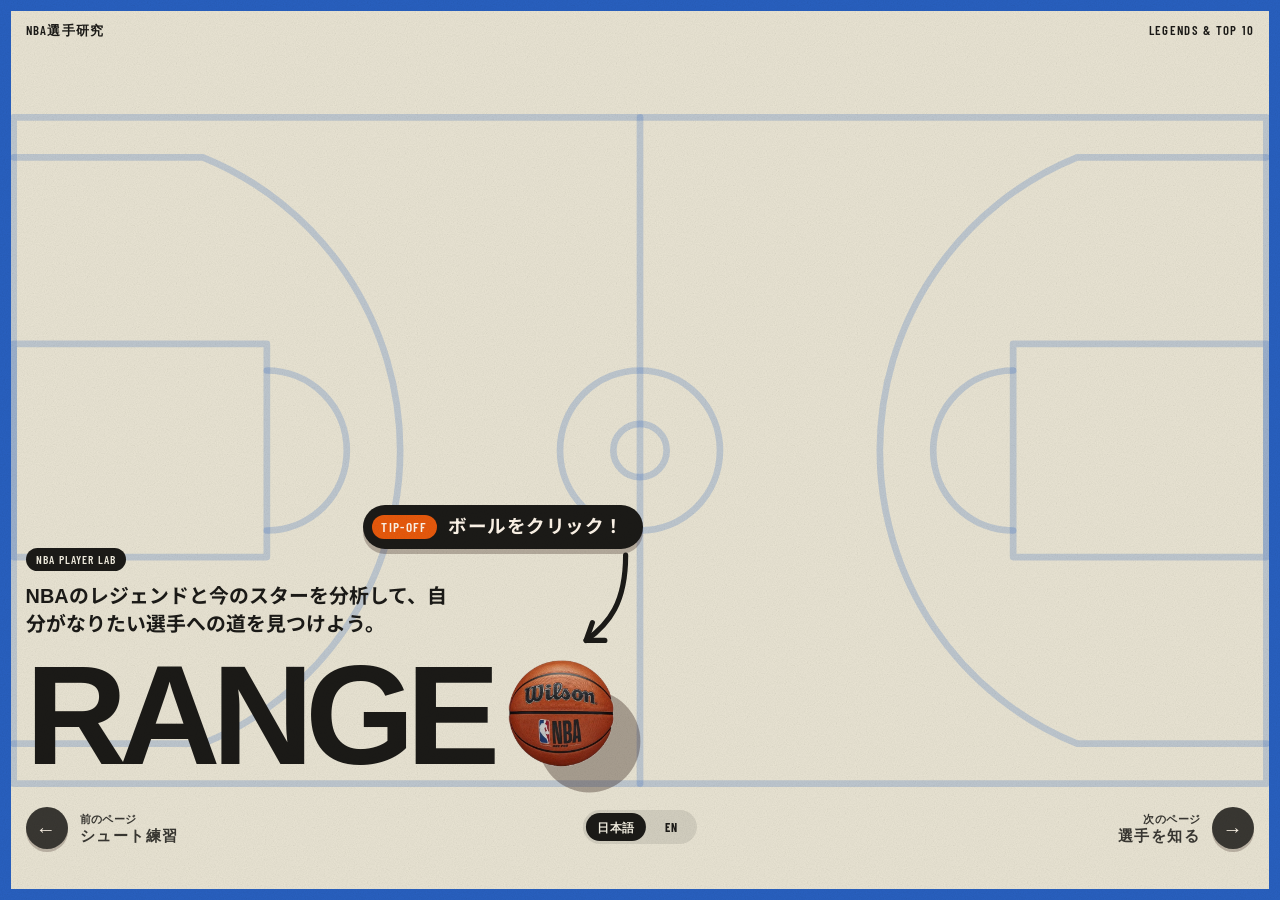
==== commit c87ac25e: "Simplify home to court background, transparent player art, add Shai Co-Authored-By: Claude Sonnet 5." ====
--- a/sportweb/index.html
+++ b/sportweb/index.html
@@ -14,17 +14,6 @@
 </head>
 <body class="p-home">
   <div class="page">
-    <div class="lineup" aria-hidden="true">
-      <div class="lineup-plate"></div>
-      <p class="lineup-credit">KOBE · LUKA · JORDAN · GIANNIS · LEBRON · CURRY · MAGIC</p>
-      <figure class="lu lu-kobe" style="--l:0%;--s:0.9;--z:2"><img src="images/players/kobe.webp" alt=""></figure>
-      <figure class="lu lu-luka" style="--l:11%;--s:0.98;--z:1"><img src="images/players/luka.webp" alt=""></figure>
-      <figure class="lu lu-jordan" style="--l:22%;--s:0.78;--z:4"><img src="images/players/jordan.webp" alt=""></figure>
-      <figure class="lu lu-giannis" style="--l:35%;--s:1.0;--z:1"><img src="images/players/giannis.webp" alt=""></figure>
-      <figure class="lu lu-lebron" style="--l:48%;--s:1.0;--z:3"><img src="images/players/lebron.webp" alt=""></figure>
-      <figure class="lu lu-curry" style="--l:62%;--s:0.84;--z:4"><img src="images/players/curry.webp" alt=""></figure>
-      <figure class="lu lu-magic" style="--l:74%;--s:0.86;--z:2"><img src="images/players/magic.webp" alt=""></figure>
-    </div>
   <header class="site-header"><div class="credits"><span>NBA選手研究</span><span>LEGENDS &amp; TOP 10</span></div></header>
     <main class="home">
       <div class="grid-view">
@@ -33,25 +22,21 @@
           <a class="tile poster" href="players.html">
             <i class="po-sw" aria-hidden="true"></i>
             <b class="po-title">選手を知る</b>
-            <span class="po-art"><svg viewBox="0 0 200 150" preserveAspectRatio="xMidYMid slice" aria-hidden="true"><rect width="200" height="150" fill="#2860c0"/><g fill="none" stroke="#fff" stroke-width="2.2" opacity=".85"><circle cx="100" cy="168" r="70"/><path d="M0 128H200"/></g></svg><img class="po-fig" src="images/players/kobe.webp" alt="" style="left:2%;height:98%;bottom:-2%"><img class="po-fig" src="images/players/curry.webp" alt="" style="left:56%;height:66%;bottom:2%"><img class="po-fig" src="images/players/lebron.webp" alt="" style="left:30%;height:100%;bottom:-2%"><em class="po-tag">LEGENDS</em></span>
             <span class="po-sub">レジェンドと今のスターの強み</span>
           </a>
           <a class="tile poster" href="compare.html">
             <i class="po-sw" aria-hidden="true"></i>
             <b class="po-title">選手を比べる</b>
-            <span class="po-art"><svg viewBox="0 0 200 150" preserveAspectRatio="xMidYMid slice" aria-hidden="true"><rect width="200" height="150" fill="#2860c0"/><g fill="none" stroke="#fff" stroke-width="2.2" opacity=".85"><circle cx="100" cy="168" r="70"/><path d="M0 128H200"/></g><path d="M100 0V150" stroke="#fff" stroke-width="2.2" opacity=".85"/></svg><img class="po-fig" src="images/players/jordan.webp" alt="" style="left:2%;height:68%;bottom:18%"><img class="po-fig" src="images/players/magic.webp" alt="" style="left:58%;height:98%;bottom:-2%"><em class="po-tag">VS</em></span>
             <span class="po-sub">2人を重ねて、どこが違うか</span>
           </a>
           <a class="tile poster" href="build-player.html">
             <i class="po-sw" aria-hidden="true"></i>
             <b class="po-title">自分を作る</b>
-            <span class="po-art"><svg viewBox="0 0 200 150" preserveAspectRatio="xMidYMid slice" aria-hidden="true"><rect width="200" height="150" fill="#2860c0"/><path d="M0 122H200" stroke="#fff" stroke-width="2.2" opacity=".85"/><g stroke="#fff" stroke-width="5" stroke-linecap="round" fill="none"><circle cx="92" cy="40" r="10" fill="#fff"/><path d="M92 52V92M92 60L72 78M92 60L114 76M92 92L78 120M92 92L106 120"/></g><g stroke="#e8590c" stroke-width="2.6"><path d="M150 24V122M142 24H158M142 122H158M142 50H150M142 74H150M142 98H150"/></g><path d="M20 66H176" stroke="#fff" stroke-width="2" stroke-dasharray="4 5" opacity=".55"/></svg><em class="po-tag">YOU</em><em class="po-tag">YOU</em></span>
             <span class="po-sub">なりたい選手への道と練習プラン</span>
           </a>
           <a class="tile poster" href="shoot.html">
             <i class="po-sw" aria-hidden="true"></i>
             <b class="po-title">シュート練習</b>
-            <span class="po-art"><svg viewBox="0 0 200 150" preserveAspectRatio="xMidYMid slice" aria-hidden="true"><rect width="200" height="150" fill="#2860c0"/><rect y="112" width="200" height="38" fill="#1d4a98"/><path d="M0 112H200" stroke="#fff" stroke-width="2.2" opacity=".85"/><rect x="164" y="26" width="6" height="86" fill="#fff"/><rect x="150" y="22" width="5" height="34" fill="#e9e4d3"/><path d="M122 54h30" stroke="#e8590c" stroke-width="4" stroke-linecap="round"/><path d="M124 56l4 14h20l4-14" fill="none" stroke="#fff" stroke-width="1.5"/><path d="M26 104Q70 -6 128 52" fill="none" stroke="#fff" stroke-width="2.4" stroke-dasharray="3 6"/><image href="images/players/ball.webp" x="14" y="92" width="24" height="24"/></svg><em class="po-tag">GREEN</em><em class="po-tag">GREEN</em></span>
             <span class="po-sub">緑で離して、3ポイントを決める</span>
           </a>
         </nav>
--- a/sportweb/css/home.css
+++ b/sportweb/css/home.css
@@ -89,7 +89,7 @@
 .p-home .tile:not(.tile--photo) { background-color: rgba(255, 255, 255, 0.26) !important; -webkit-backdrop-filter: blur(8px); backdrop-filter: blur(8px); }
 
 /* home: the court is a blue plate on the right (see .lineup), the page itself is cream paper */
-.p-home .page { background-image: none; }
+.p-home .page { background-image: url("data:image/svg+xml,%3Csvg xmlns=%22http://www.w3.org/2000/svg%22 viewBox=%22-20 -20 1920 1040%22 fill=%22none%22 stroke=%22%232860c0%22 stroke-opacity=%220.22%22 stroke-width=%2210%22 stroke-linecap=%22round%22 stroke-linejoin=%22round%22%3E%3Crect x=%220%22 y=%220%22 width=%221880%22 height=%221000%22/%3E%3Cpath d=%22M940 0V1000%22/%3E%3Ccircle cx=%22940%22 cy=%22500%22 r=%22120%22/%3E%3Ccircle cx=%22940%22 cy=%22500%22 r=%2240%22/%3E%3Cg transform=%22translate%28940 0%29 scale%28-1 1%29%22%3E%3Crect x=%22560%22 y=%22340%22 width=%22380%22 height=%22320%22/%3E%3Cpath d=%22M560 380A120 120 0 0 0 560 620%22/%3E%3Cpath d=%22M940 60H656A475 475 0 0 0 656 940H940%22/%3E%3C/g%3E%3Cg transform=%22translate%28940 0%29%22%3E%3Crect x=%22560%22 y=%22340%22 width=%22380%22 height=%22320%22/%3E%3Cpath d=%22M560 380A120 120 0 0 0 560 620%22/%3E%3Cpath d=%22M940 60H656A475 475 0 0 0 656 940H940%22/%3E%3C/g%3E%3C/svg%3E"); }
 
 /* The basketball sits right next to the word RANGE; click it and four squares pop out */
 .brand { display: flex; flex: 0 0 auto; min-width: 0; flex-direction: row; align-items: flex-end; gap: clamp(6px, 1vw, 16px); }
@@ -219,3 +219,11 @@
   .ball-hint { left: auto; right: 0; align-items: flex-end; }
   .hint-arrow { margin: 2px calc(var(--ballsz) * .41 - var(--aw) * .65) 0 0; transform: scaleX(-1); }
 }
+
+/* simple cards: title + one line, no pictures */
+.picks .tile.poster { --ink: #1b1a17; }
+@media (min-aspect-ratio: 1/1) and (min-width: 761px) {
+  .picks .tile.poster { height: auto; padding-bottom: clamp(14px, 1.4vw, 22px); padding-top: clamp(20px, 2vw, 30px); }
+  .picks .po-title { margin-top: 0; font-size: clamp(20px, 2.1vw, 32px); }
+  .picks .po-sub { font-size: clamp(11px, 1vw, 15px); }
+}
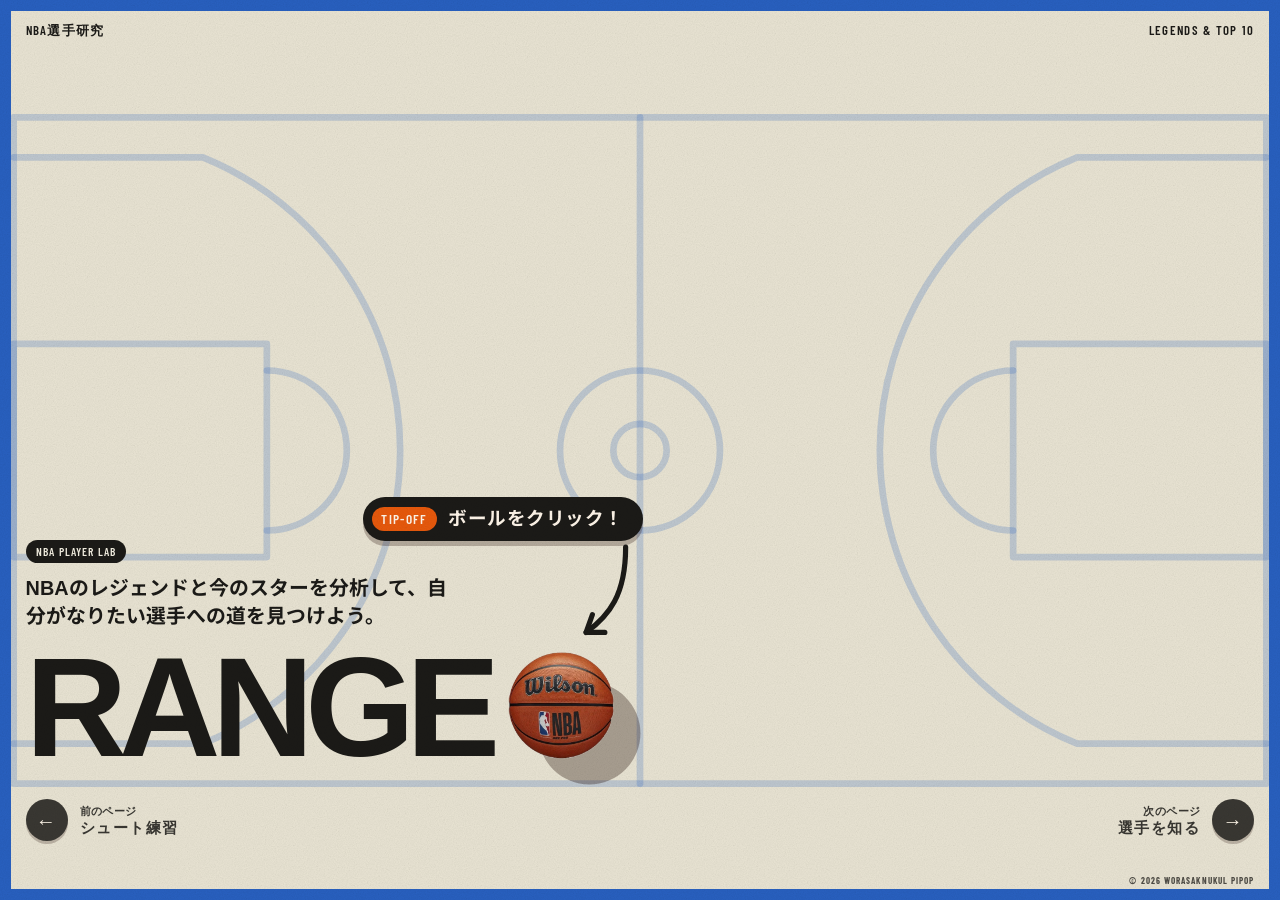
==== commit 7daae32c: "Court wipe page transition Co-Authored-By: Claude Sonnet 5.5 <noreply@anthropic.com> Claude-Session:" ====
--- a/sportweb/index.html
+++ b/sportweb/index.html
@@ -11,6 +11,7 @@
 <link rel="stylesheet" href="css/home.css">
 <link rel="stylesheet" href="css/fit.css">
 <link rel="stylesheet" href="css/retro.css">
+<script src="js/transition.js"></script>
 </head>
 <body class="p-home">
   <div class="page">
--- a/sportweb/css/fit.css
+++ b/sportweb/css/fit.css
@@ -76,21 +76,23 @@
   .p-player .build-layout { display: grid; grid-template-columns: minmax(220px, 26%) minmax(0, 1fr); gap: 32px; margin-top: 0; align-items: stretch; height: 100%; }
   .p-player .figure-panel { height: 100%; min-height: 0; display: flex; flex-direction: column; padding: 10px 12px 12px; }
   .p-player .figure-panel svg { flex: 1 1 0; min-height: 0; max-height: none; }
+  .p-player .style-grid { grid-template-columns: repeat(5, minmax(0, 1fr)); gap: 6px; }
+  .p-player .style-btn { padding: 8px 4px; font-size: 13px; }
+  .p-player .build-fields { overflow: auto; min-height: 0; }
   .p-player .sliders { display: grid; grid-template-columns: repeat(4, minmax(0, 1fr)); gap: 20px 32px; margin-top: 20px; }
   .p-player .sliders--body { grid-template-columns: repeat(3, minmax(0, 1fr)); margin-top: 0; }
   .p-player .sliders:not(.sliders--body) .slider-head label { font-size: 13px; line-height: 1.3; }
   .p-player .sliders:not(.sliders--body) .slider-value { font-size: 18px; white-space: nowrap; }
   .p-player .pool { display: grid; grid-template-columns: repeat(5, minmax(0, 1fr)); gap: 10px; }
   .p-player .player-btn { min-width: 0; }
-  .p-player .card--result { display: grid; grid-template-columns: 320px minmax(0, 1fr) 230px; grid-template-rows: auto auto minmax(0, 1fr); gap: 0 32px; }
+  .p-player .card--result { display: grid; grid-template-columns: minmax(0, 1fr) 300px 230px; grid-template-rows: auto auto minmax(0, 1fr); gap: 0 32px; }
   .p-player .card--result > h3, .p-player .card--result > .result-line { grid-column: 1 / -1; }
   .p-player .card--result .result-body { display: contents; }
-  .p-player .card--result .radar-box { grid-column: 1; grid-row: 3; max-width: none; align-self: start; margin-top: 12px; }
-  .p-player .card--result .radar-box svg { max-height: calc(100dvh - 400px); }
-  .p-player .card--result .compare-rows { grid-column: 2; grid-row: 3; align-self: start; margin-top: 4px; }
-  .p-player .card--result .compare-rows { display: grid; grid-template-columns: repeat(2, minmax(0, 1fr)); gap: 0 28px; }
+  .p-player .card--result .style-compare { grid-column: 2; grid-row: 3; align-self: start; margin-top: 12px; }
+  .p-player .card--result .compare-rows { grid-column: 1; grid-row: 3; align-self: start; margin-top: 4px; display: flex; flex-direction: column; }
+  .p-player .card--result .compare-body { flex-direction: column; align-items: stretch; gap: 4px; }
+  .p-player .card--result .compare-nums { width: auto; flex-direction: row; justify-content: space-between; }
   .p-player .card--result .compare-row { padding: 9px 0; }
-  .p-player .card--result .compare-nums { width: 96px; font-size: 12px; }
   .p-player .card--result .compare-label { font-size: 14px; }
   .p-player .card--result .matches-wrap { grid-column: 3; grid-row: 3; align-self: start; margin-top: 12px; padding: 0 0 0 28px; border-top: 0; border-left: 1px solid var(--line); }
   .p-player .card--result .matches-wrap h4 { margin-top: 0; font-size: 17px; }
@@ -159,3 +161,16 @@
   .p-player .steps > .card { padding: 14px 24px; }
   .p-player .focus-tip { display: none; }
 }
+
+/* step 4: target player card, centered */
+.p-player .player-file { justify-content: center; align-items: center; gap: clamp(28px, 5vw, 72px); }
+.p-player .player-file .file-fig { align-self: center; width: auto; height: min(52dvh, 380px); }
+.p-player .player-file .file-fig img { height: 100%; max-height: none; width: auto; max-width: 260px; object-fit: contain; object-position: center bottom; }
+.p-player .player-file .file-main { flex: 0 1 620px; display: flex; flex-direction: column; align-items: flex-start; }
+.p-player .player-file .facts { display: grid; grid-template-columns: 1fr 1fr; gap: 18px 36px; width: 100%; margin-top: 20px; }
+.p-player .player-file .fact:first-child { grid-column: 1 / -1; }
+.p-player .player-file .note { margin-top: 18px; }
+.p-player .player-file .file-cta { margin-top: 18px; }
+.p-player .player-file .file-cta .btn { padding-left: 18px; padding-right: 18px; }
+.p-player .player-file .file-cta { margin-left: 0; padding: 0; }
+.p-player .player-file .file-cta .btn { display: inline-flex; align-items: center; min-height: 42px; margin: 0; border: 2px solid var(--ink); border-radius: 6px; background: var(--card); box-shadow: 3px 3px 0 var(--ink); font-weight: 700; }
--- a/sportweb/css/retro.css
+++ b/sportweb/css/retro.css
@@ -95,3 +95,10 @@
 .is-en .eyebrow { letter-spacing: .12em; }
 
 @media (max-width: 640px) { .pager .pager-text { display: none; } }
+
+/* footer: very bottom right, under the next-page arrow */
+.pager, body:not(.p-home) .pager { margin-bottom: 8px; }
+.site-foot { position: fixed; right: clamp(14px, 2vw, 28px); bottom: calc(var(--frame) + 3px); transform: none; margin: 0; display: block; text-align: right; font: 700 9px/1 var(--label, inherit); letter-spacing: .12em; text-transform: uppercase; color: var(--ink); opacity: .75; white-space: nowrap; pointer-events: none; z-index: 16; }
+body:not(.p-home) .site-foot { right: max(24px, calc((100vw - 1200px) / 2 + 24px)); }
+.site-foot .foot-extra { display: none; }
+@media (max-width: 640px) { .site-foot { padding: 3px 6px; border-radius: 3px; background: rgba(233, 228, 211, .95); font-size: 8px; } }
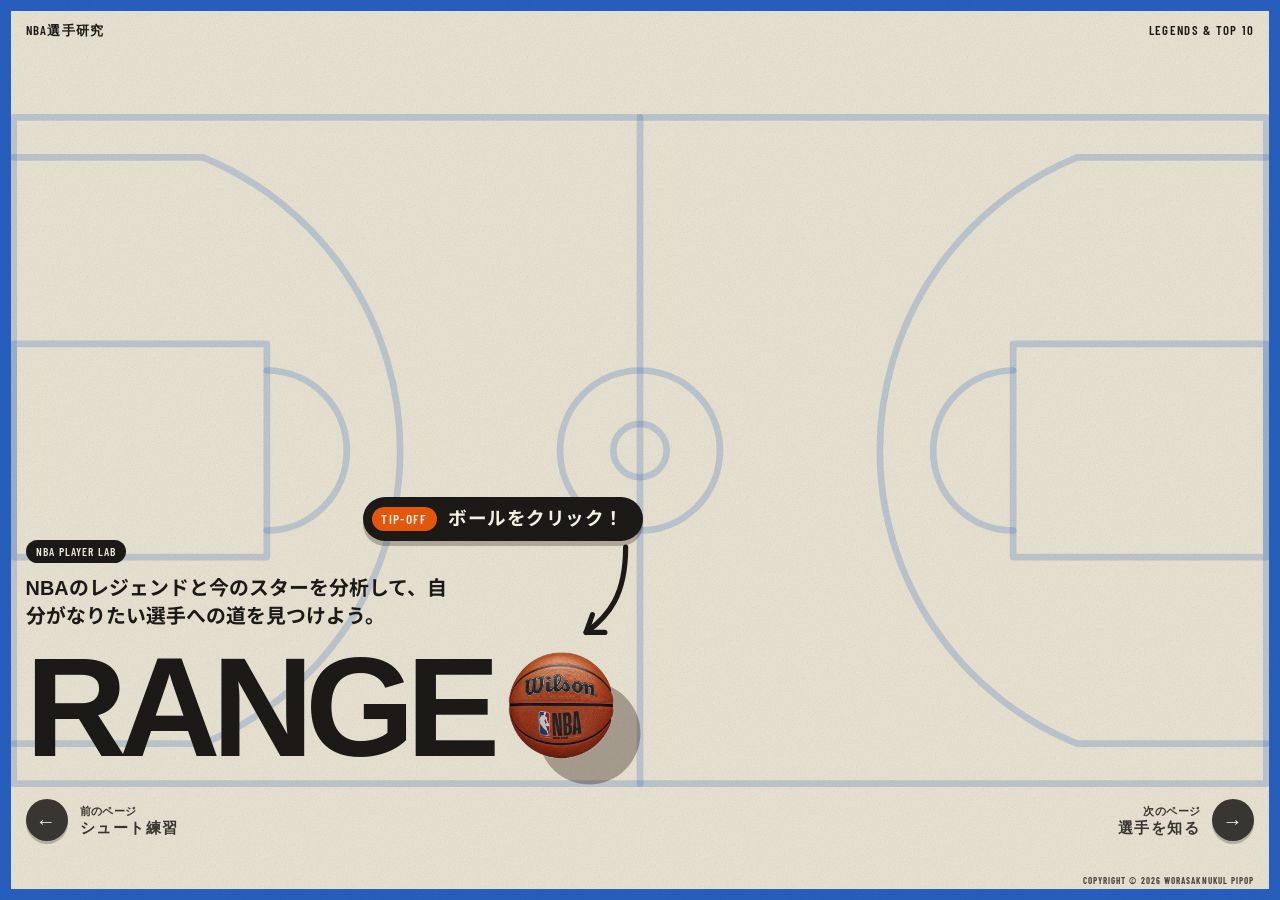
==== commit aa28057c: "Real footer element with the word Copyright Co-Authored-By: Claude Sonnet 5.5 <noreply@anthropic.com" ====
--- a/sportweb/index.html
+++ b/sportweb/index.html
@@ -54,7 +54,11 @@
     </main>
   </div>
 
-  <script src="js/i18n.js"></script>
+    <footer class="site-foot">
+    <small>Copyright &copy; 2026 WORASAKNUKUL PIPOP</small>
+  </footer>
+
+<script src="js/i18n.js"></script>
 <script src="js/home.js"></script>
   <script src="js/pager.js"></script>
 </body>
--- a/sportweb/css/retro.css
+++ b/sportweb/css/retro.css
@@ -100,5 +100,5 @@
 .pager, body:not(.p-home) .pager { margin-bottom: 8px; }
 .site-foot { position: fixed; right: clamp(14px, 2vw, 28px); bottom: calc(var(--frame) + 3px); transform: none; margin: 0; display: block; text-align: right; font: 700 9px/1 var(--label, inherit); letter-spacing: .12em; text-transform: uppercase; color: var(--ink); opacity: .75; white-space: nowrap; pointer-events: none; z-index: 16; }
 body:not(.p-home) .site-foot { right: max(24px, calc((100vw - 1200px) / 2 + 24px)); }
-.site-foot .foot-extra { display: none; }
-@media (max-width: 640px) { .site-foot { padding: 3px 6px; border-radius: 3px; background: rgba(233, 228, 211, .95); font-size: 8px; } }
+footer.site-foot small { font: inherit; letter-spacing: inherit; }
+@media (max-width: 640px) { .site-foot { padding: 3px 6px; border-radius: 3px; background: #e9e4d3; font-size: 8px; z-index: 30; } }
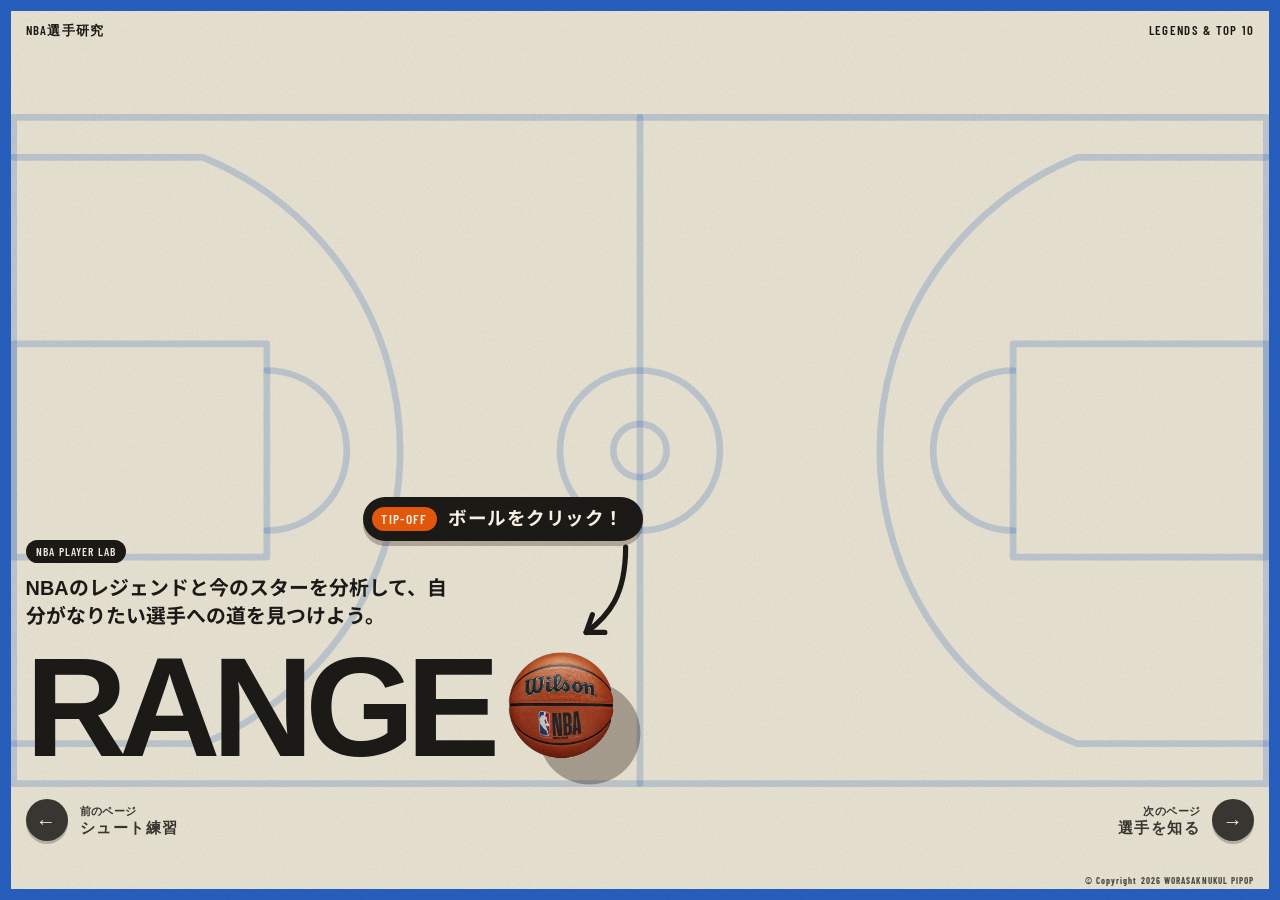
==== commit eea8341b: "Footer text: © Copyright 2026 WORASAKNUKUL PIPOP Co-Authored-By: Claude Sonnet 5.5 <noreply@anthropi" ====
--- a/sportweb/index.html
+++ b/sportweb/index.html
@@ -55,7 +55,7 @@
   </div>
 
     <footer class="site-foot">
-    <small>Copyright &copy; 2026 WORASAKNUKUL PIPOP</small>
+    <small>&copy; Copyright 2026 WORASAKNUKUL PIPOP</small>
   </footer>
 
 <script src="js/i18n.js"></script>
--- a/sportweb/css/retro.css
+++ b/sportweb/css/retro.css
@@ -98,7 +98,7 @@
 
 /* footer: very bottom right, under the next-page arrow */
 .pager, body:not(.p-home) .pager { margin-bottom: 8px; }
-.site-foot { position: fixed; right: clamp(14px, 2vw, 28px); bottom: calc(var(--frame) + 3px); transform: none; margin: 0; display: block; text-align: right; font: 700 9px/1 var(--label, inherit); letter-spacing: .12em; text-transform: uppercase; color: var(--ink); opacity: .75; white-space: nowrap; pointer-events: none; z-index: 16; }
+.site-foot { position: fixed; right: clamp(14px, 2vw, 28px); bottom: calc(var(--frame) + 3px); transform: none; margin: 0; display: block; text-align: right; font: 700 9px/1 var(--label, inherit); letter-spacing: .12em; text-transform: none; color: var(--ink); opacity: .75; white-space: nowrap; pointer-events: none; z-index: 16; }
 body:not(.p-home) .site-foot { right: max(24px, calc((100vw - 1200px) / 2 + 24px)); }
 footer.site-foot small { font: inherit; letter-spacing: inherit; }
 @media (max-width: 640px) { .site-foot { padding: 3px 6px; border-radius: 3px; background: #e9e4d3; font-size: 8px; z-index: 30; } }
